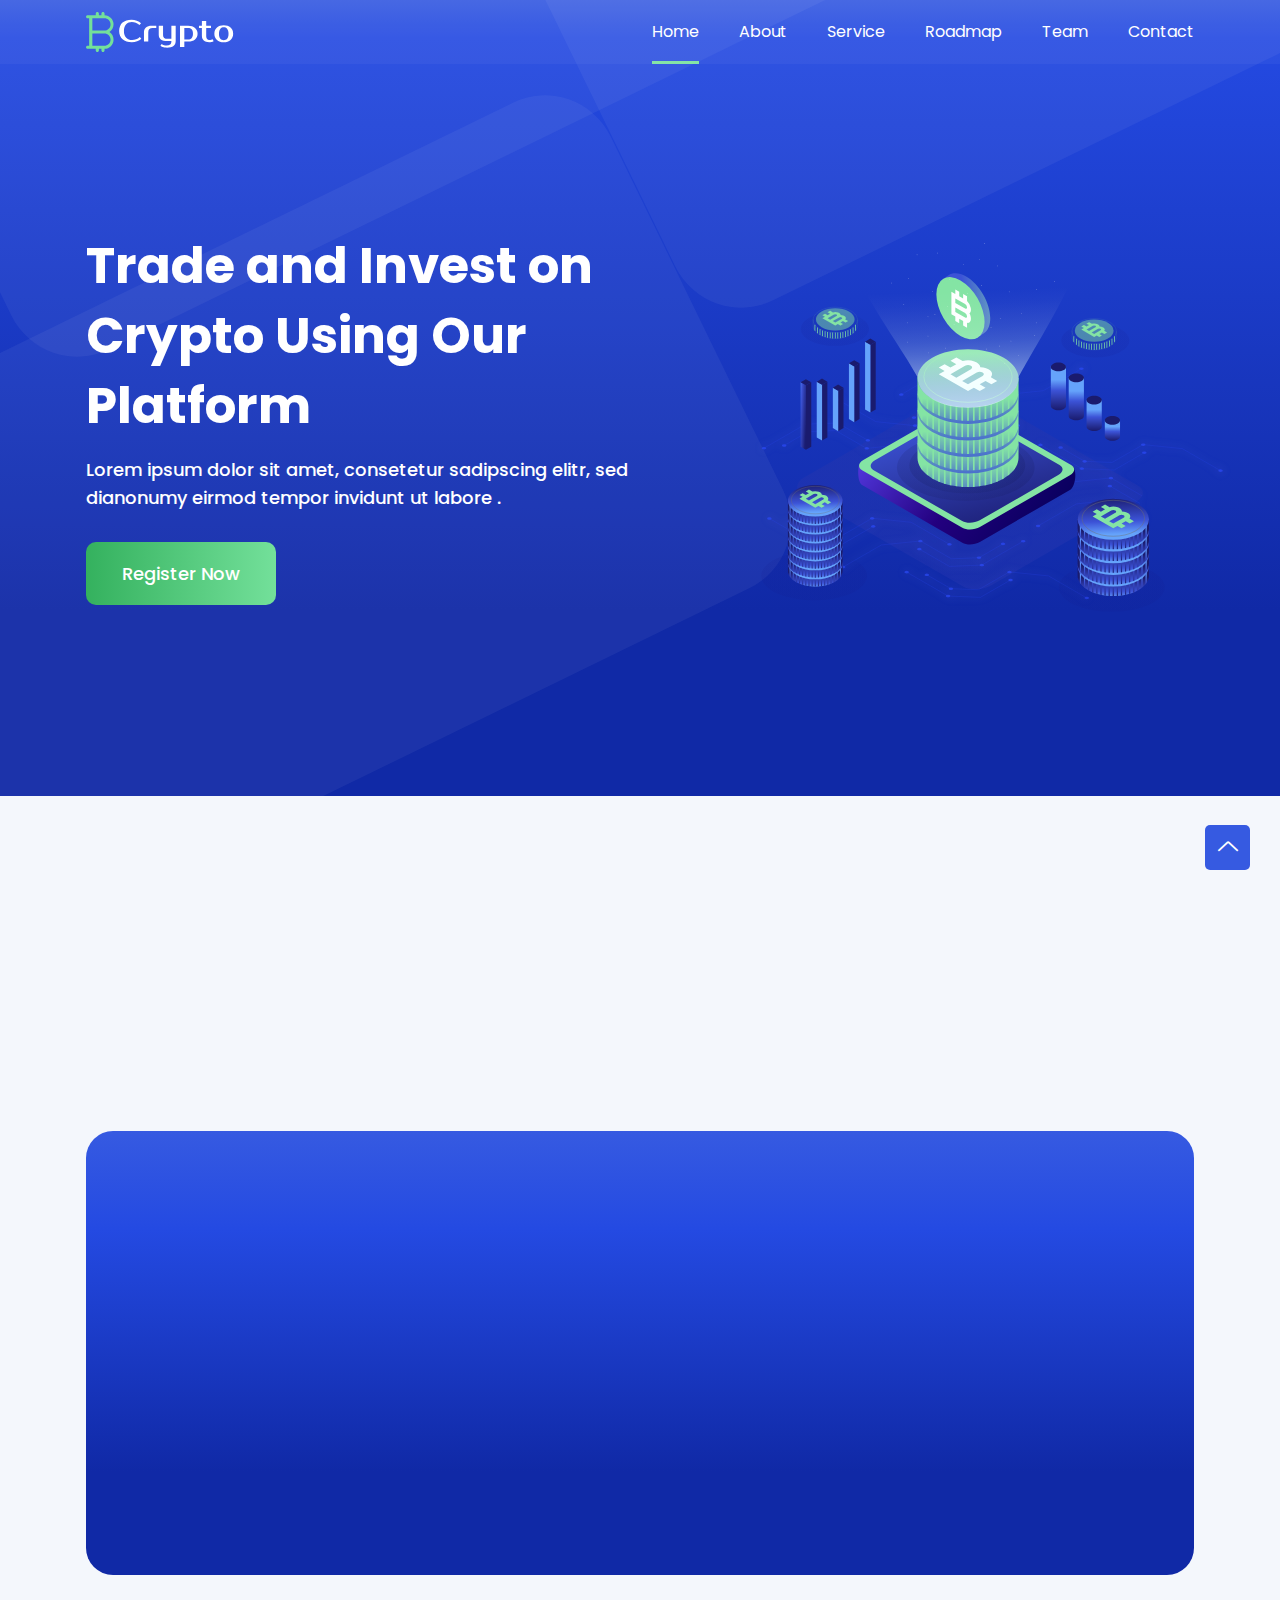
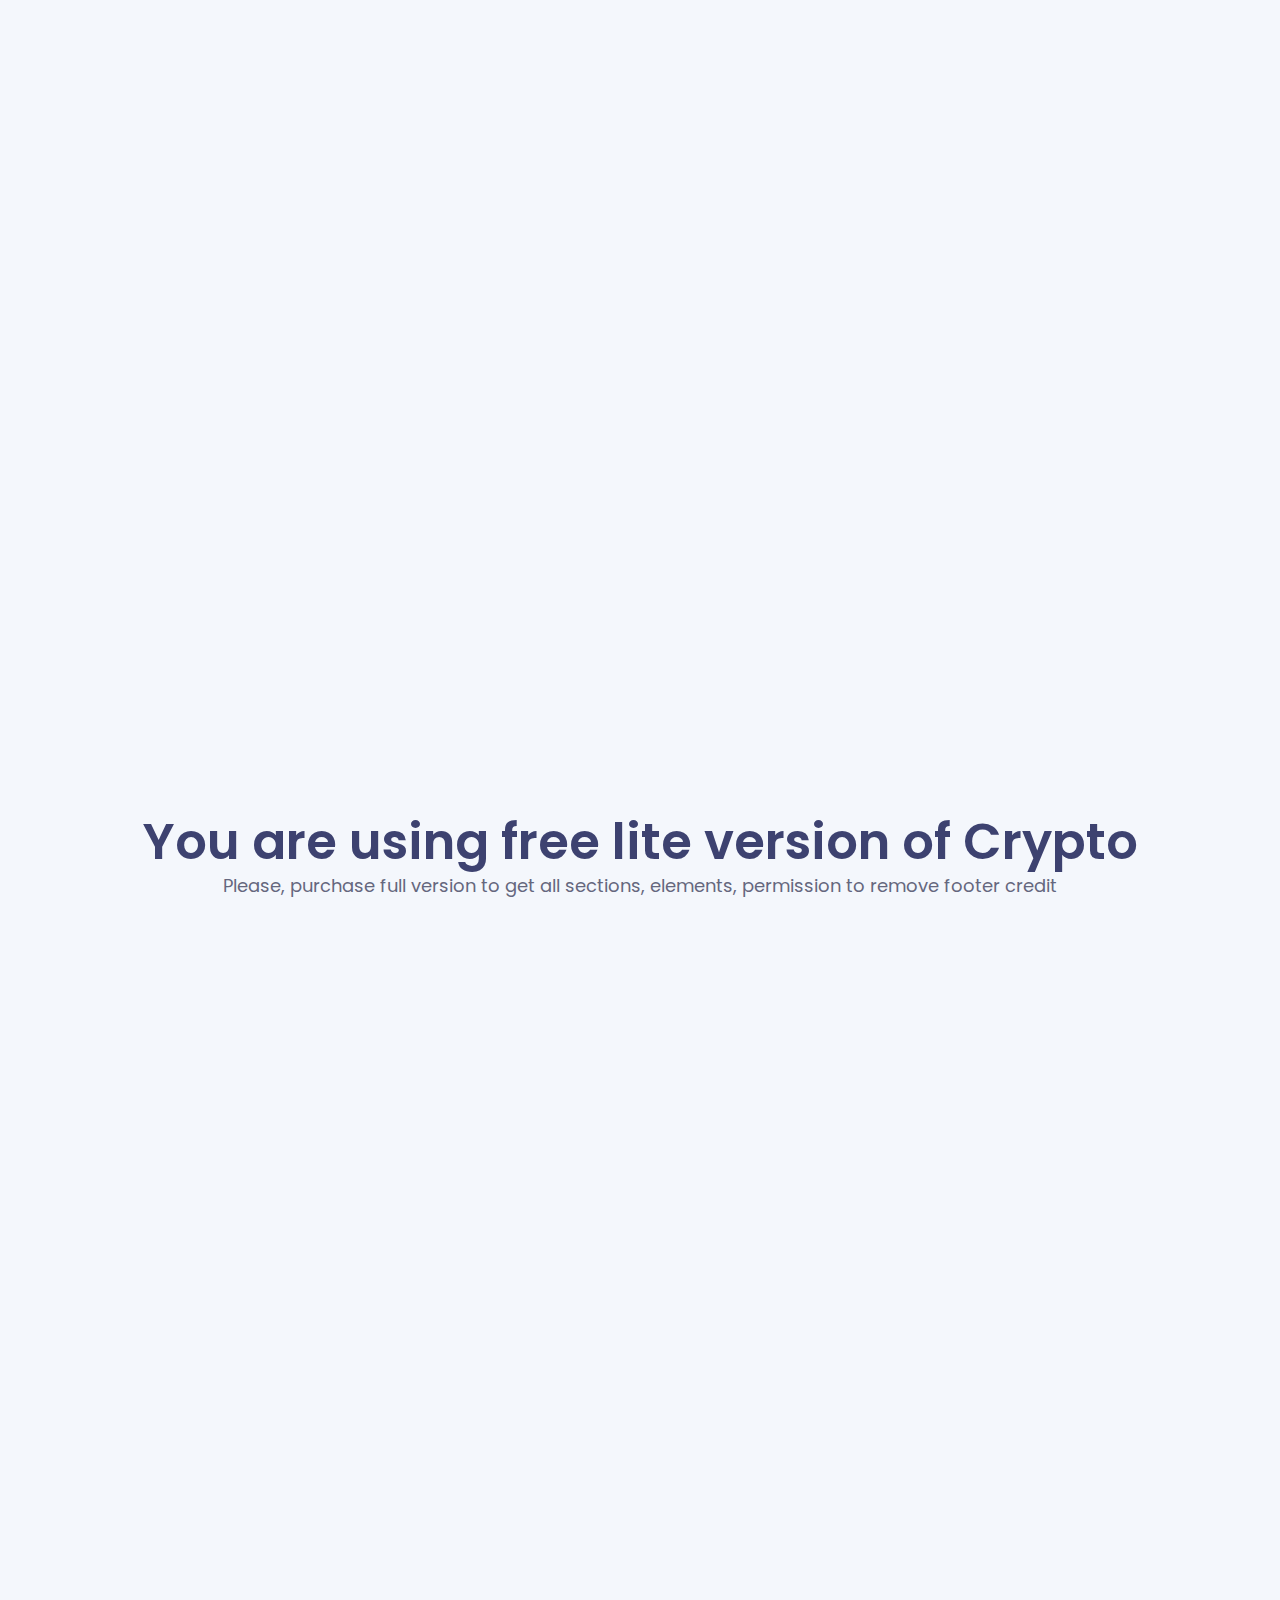
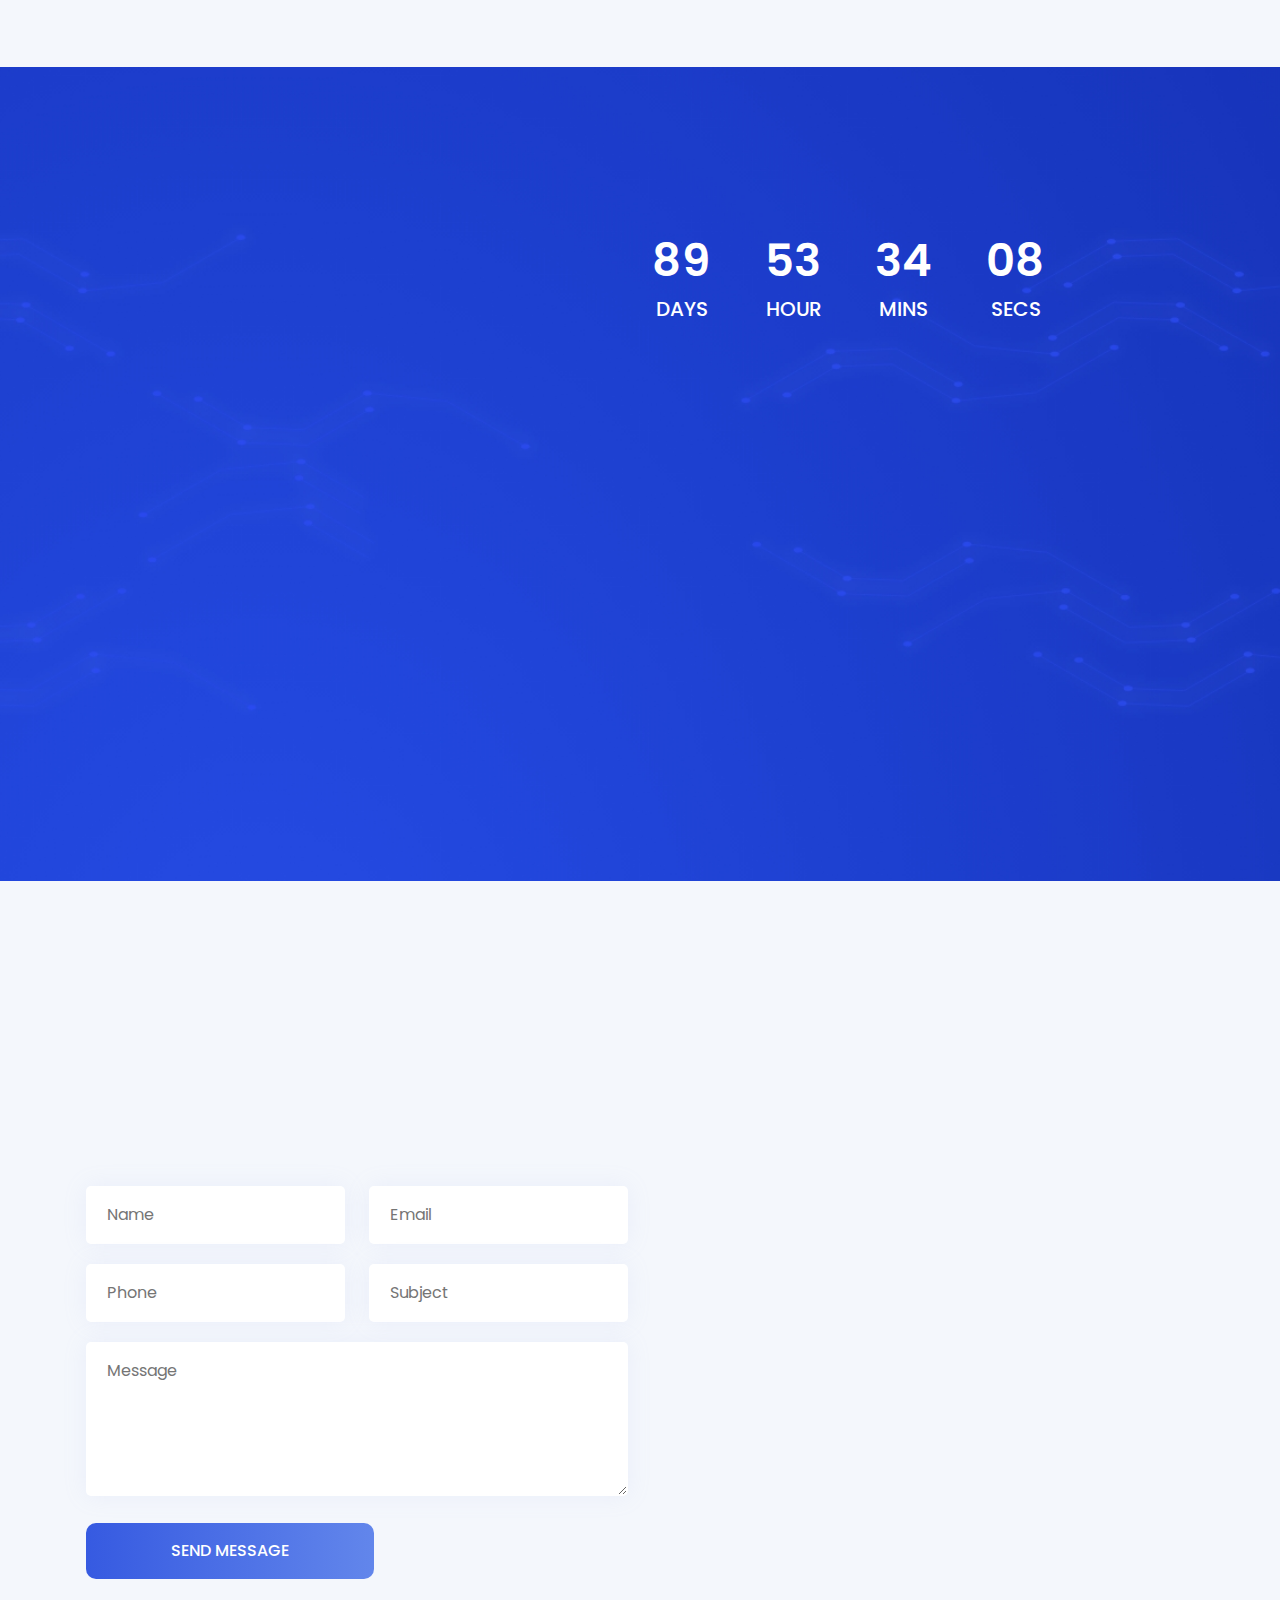
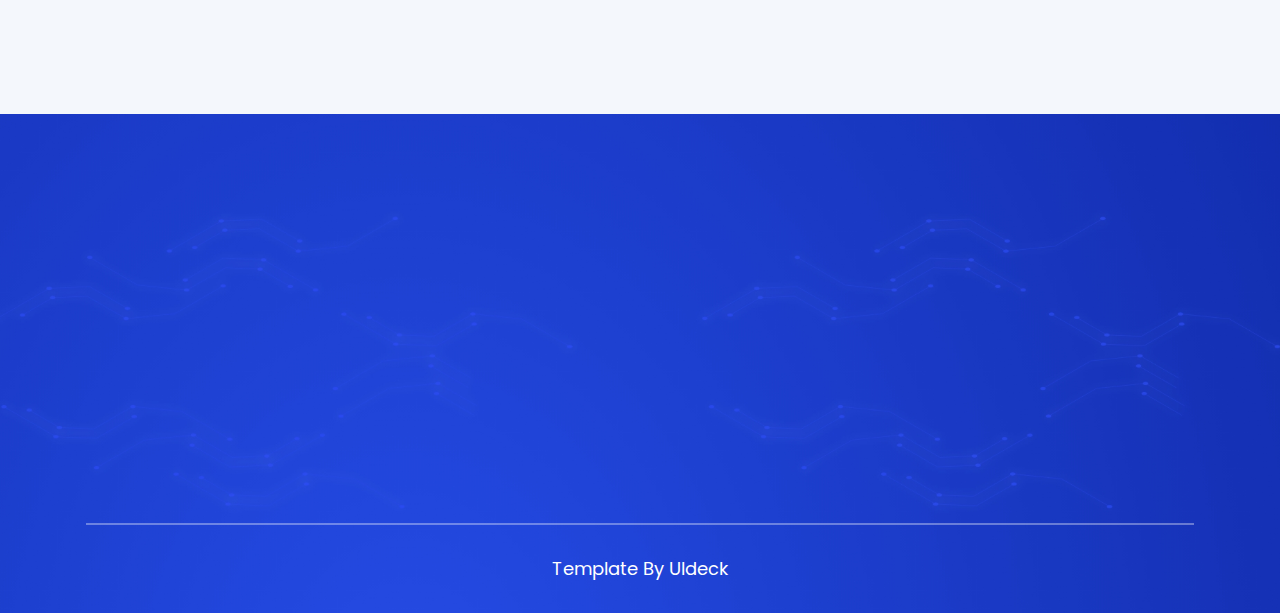
==== index.html @ a35f7c2d "limo" ====
<!doctype html>
<html class="no-js" lang="">
    <head>
        <meta charset="utf-8">
        <meta http-equiv="x-ua-compatible" content="ie=edge">
        <title>Crypto - ICO Crypto, Blockchain & Cryptocurrency Web Template</title>
        <meta name="description" content="">
        <meta name="viewport" content="width=device-width, initial-scale=1">

		<link rel="shortcut icon" type="image/x-icon" href="assets/img/favicon.png">
        <!-- Place favicon.png in the root directory -->

		<!-- ========================= CSS here ========================= -->
		<link rel="stylesheet" href="assets/css/bootstrap-5.0.0-alpha-1.min.css">
        <link rel="stylesheet" href="assets/css/LineIcons.2.0.css">
		<link rel="stylesheet" href="assets/css/animate.css">
		<link rel="stylesheet" href="assets/css/main.css">
    </head>
    <body>
        <!--[if lte IE 9]>
            <p class="browserupgrade">You are using an <strong>outdated</strong> browser. Please <a href="https://browsehappy.com/">upgrade your browser</a> to improve your experience and security.</p>
        <![endif]-->

        <!-- ========================= preloader start ========================= -->
            <div class="preloader d-none">
                <div class="loader">
                    <div class="ytp-spinner">
                        <div class="ytp-spinner-container">
                            <div class="ytp-spinner-rotator">
                                <div class="ytp-spinner-left">
                                    <div class="ytp-spinner-circle"></div>
                                </div>
                                <div class="ytp-spinner-right">
                                    <div class="ytp-spinner-circle"></div>
                                </div>
                            </div>
                        </div>
                    </div>
                </div>
            </div>
        <!-- preloader end -->

        <!-- ========================= header start ========================= -->
        <header class="header navbar-area">
            <div class="container">
                <div class="row">
                    <div class="col-lg-12">
                        <nav class="navbar navbar-expand-lg">
                            <a class="navbar-brand" href="index.html">
                                <img src="assets/img/logo.svg" alt="Logo">
                            </a>
                            <button class="navbar-toggler" type="button" data-toggle="collapse"
                                data-target="#navbarSupportedContent" aria-controls="navbarSupportedContent"
                                aria-expanded="false" aria-label="Toggle navigation">
                                <span class="toggler-icon"></span>
                                <span class="toggler-icon"></span>
                                <span class="toggler-icon"></span>
                            </button>

                            <div class="collapse navbar-collapse sub-menu-bar" id="navbarSupportedContent">
                                <ul id="nav" class="navbar-nav ml-auto">
                                    <li class="nav-item">
                                        <a class="page-scroll active" href="#home">Home</a>
                                    </li>
                                    <li class="nav-item">
                                        <a class="page-scroll" href="#about">About</a>
                                    </li>
                                    <li class="nav-item">
                                        <a class="page-scroll" href="#service">Service</a>
                                    </li>
                                    <li class="nav-item">
                                        <a class="page-scroll" href="#roadmap">Roadmap</a>
                                    </li>
                                    <li class="nav-item">
                                        <a class="page-scroll" href="#team">Team</a>
                                    </li>
                                    <li class="nav-item">
                                        <a class="page-scroll" href="#contact">Contact</a>
                                    </li>
                                </ul>
                            </div> <!-- navbar collapse -->
                        </nav> <!-- navbar -->
                    </div>
                </div> <!-- row -->
            </div> <!-- container -->
        
        </header>
        <!-- ========================= header end ========================= -->

        <!-- ========================= hero-section start ========================= -->
        <section id="home" class="hero-section">
            <div class="shapes">
                <div class="shape shape-1"></div>
                <div class="shape shape-2"></div>
                <div class="shape shape-3"></div>
            </div>
            <div class="container">
                <div class="row align-items-center">
                    <div class="col-xl-7 col-lg-7">
                        <div class="hero-content-wrapper">
                            <h1 class="text-white wow fadeInDown" data-wow-delay=".2s">Trade and Invest on Crypto Using Our Platform</h1>
                            <p class="text-white wow fadeInLeft"  data-wow-delay=".4s">Lorem ipsum dolor sit amet, consetetur sadipscing elitr, sed dianonumy eirmod tempor invidunt ut labore .</p>
                            <a href="#" class="theme-btn wow fadeInUp"  data-wow-delay=".6s">Register Now</a>
                        </div>
                    </div>
                    <div class="col-xl-5 col-lg-5">
                        <div class="hero-img">
                            <img src="assets/img/hero-img.svg" alt="" class="wow fadeInRight"  data-wow-delay=".5s">
                        </div>
                    </div>
                </div>
            </div>
        </section>
        <!-- ========================= hero-section end ========================= -->

        <!--========================= feature-section start========================= -->
        <section id="feature" class="feature-section pt-150">
            <div class="container">
                <div class="row">
                    <div class="col-xl-7 col-lg-8 mx-auto">
                        <div class="section-title text-center mb-55">
                            <h2 class="mb-20 wow fadeInUp" data-wow-delay=".2s">Our Specialities</h2>
                            <p class="wow fadeInUp" data-wow-delay=".4s">Lorem ipsum dolor sit amet, consetetur sadipscing elitr, sed dianonumy eirmod tempor invidunt ut labore .</p>
                        </div>
                    </div>
                </div>
                <div class="features-wrapper">
                    <div class="row justify-content-center">
                        <div class="col-xl-4 col-lg-4 col-md-6">
                            <div class="single-feature text-center mb-30 wow fadeInUp" data-wow-delay=".2s">
                                <div class="feature-img mb-20">
                                    <img src="assets/img/feature-1.svg" alt="">
                                </div>
                                <div class="feature-content">
                                    <h5>Buy Your Crypto</h5>
                                    <p>Lorem ipsum dolor sit amet, consetetur sadipscing elitr, sed dianonumy eirmod tempor invidunt ut labore .</p>
                                </div>
                            </div>
                        </div>
                        <div class="col-xl-4 col-lg-4 col-md-6">
                            <div class="single-feature text-center mb-30 wow fadeInUp" data-wow-delay=".4s">
                                <div class="feature-img mb-25">
                                    <img src="assets/img/feature-2.svg" alt="">
                                </div>
                                <div class="feature-content">
                                    <h5>Sell Instantly</h5>
                                    <p>Lorem ipsum dolor sit amet, consetetur sadipscing elitr, sed dianonumy eirmod tempor invidunt ut labore .</p>
                                </div>
                            </div>
                        </div>
                        <div class="col-xl-4 col-lg-4 col-md-6">
                            <div class="single-feature text-center mb-30 wow fadeInUp" data-wow-delay=".6s">
                                <div class="feature-img mb-20">
                                    <img src="assets/img/feature-3.svg" alt="">
                                </div>
                                <div class="feature-content">
                                    <h5>Invest for Longterm</h5>
                                    <p>Lorem ipsum dolor sit amet, consetetur sadipscing elitr, sed dianonumy eirmod tempor invidunt ut labore .</p>
                                </div>
                            </div>
                        </div>
                    </div>
                </div>
            </div>
        </section>
        <!--========================= feature-section end========================= -->

        <!-- ========================= about-section start ========================= -->
        <section id="about" class="about-section pt-150 pb-20">
            <div class="container">
                <div class="row align-items-center">
                    <div class="col-xl-6 col-lg-6">
                        <div class="about-img mb-30">
                            <img src="assets/img/about-img.svg" alt="image" class=" wow fadeInLeft" data-wow-delay=".4s">
                        </div>
                    </div>
                    <div class="col-xl-6 col-lg-6">
                        <div class="about-content mb-30">
                            <div class="section-title mb-40">
                                <h2 class="wow fadeInUp" data-wow-delay=".2s">About Us</h2>
                            </div>
                            <p class="mb-15 wow fadeInUp" data-wow-delay=".4s">Lorem ipsum dolor sit amet, consetetur sadipscing elitr, sed dianonumy eirmod tempor invidunt ut labore. Lorem ipsum dolor sit amet, consetetur sadipscing elitr, sed dianonumy eirmod tempor invidunt ut labore. Lorem ipsum dolor sit amet, consetetur sadipscing elitr, sed dianonumy eirmod tempor invidunt ut labore.</p>
                            <p class="mb-35 wow fadeInUp" data-wow-delay=".6s">Lorem ipsum dolor sit amet, consetetur sadipscing elitr, sed dianonumy eirmod tempor invidunt ut labore. Lorem ipsum dolor sit amet, consetetur sadipscing elitr, sed dianonumy eirmod tempor invidunt ut labore.</p>
                            <a href="#" class="theme-btn theme-btn-2 wow fadeInRight" data-wow-delay=".8s">Learn More</a>
                        </div>
                    </div>
                </div>
            </div>
        </section>
        <!-- ========================= about-section end ========================= -->

        <!-- ========================= service-section start ========================= -->
        <section id="service" class="service-section pt-150 pb-120">
            <div class="container text-center">
            <h1>You are using free lite version of Crypto</h1>
            <p>Please, purchase full version to get all sections, elements, permission to remove footer credit</p></br>
            <a href="https://rebrand.ly/ud-crypto" rel="nofollow" target="_blank" class="theme-btn wow fadeInUp" data-wow-delay=".6s">Purchase Now</a>
            </div>
        </section>
        <!-- ========================= service-section end ========================= -->

        <!-- ========================= roadmap-section start ========================= -->
        <section id="roadmap" class="roadmap-section pt-100 pb-70 img-bg">

        </section>
        <!-- ========================= roadmap-section end ========================= -->

        <!-- ========================= grows-section start ========================= -->
        <section class="grows-section pt-150">

        </section>
        <!-- ========================= grows-section end ========================= -->

        <!-- ========================= team-section start ========================= -->
        <section id="team" class="team-section pt-120 pb-120">

        </section>
        <!-- ========================= team-section end ========================= -->

        <!-- ========================= countdown-section start ========================= -->
        <section class="countdown-section pt-70 pb-70 img-bg" style="background-image: url(assets/img/common-bg.jpg)">
            <div class="container">
                <div class="row align-items-center">
                    <div class="col-xl-6 col-lg-6">
                        <div class="countdown-img">
                            <img src="assets/img/countdown-img.svg" alt="" class=" wow fadeInLeft" data-wow-delay=".4s">
                        </div>
                    </div>
                    <div class="col-xl-6 col-lg-6">
                        <div class="countdown-content-wrapper">
                            <div class="countdown">
                                <ul id="countdown-example">
                                    <li><span class="days">89</span>
                                        <p class="days_text">DAYS</p>
                                    </li>
                                    <li><span class="hours">53</span>
                                        <p class="hours_text">HOUR</p>
                                    </li>
                                    <li><span class="minutes">34</span>
                                        <p class="minutes_text">MINS</p>
                                    </li>
                                    <li><span class="seconds">08</span>
                                        <p class="seconds_text">SECS</p>
                                    </li>
                                </ul>
                            </div>
                            <div class="countdown-content">
                                <h2 class="text-white mb-35  wow fadeInUp" data-wow-delay=".2s">Smart and Secure Way
                                to Invest in Crypto</h2>
                                <p class="text-white mb-30 wow fadeInUp" data-wow-delay=".4s">Lorem ipsum dolor sit amet, consetetur sadipscing elitr, sed dianonumy eirmod tempor invidunt. Lorem ipsum dolor sit amet, consetetur sadipscing elitr, sed dianonumy eirmod tempor invidunt ut labore.</p>
                                <a href="#" class="theme-btn wow fadeInUp" data-wow-delay=".6s">Buy Token Now</a>
                            </div>
                        </div>
                    </div>
                </div>
            </div>
        </section>
        <!-- ========================= countdown-section end ========================= -->

        <!-- ========================= contact-section start ========================= -->
        <section id="contact" class="contact-section pt-120 pb-105">
            <div class="container">
                <div class="row align-items-end">
                    <div class="col-xl-6 col-lg-7">
                        <div class="contact-wrapper mb-30">
                            <h2 class="mb-20 wow fadeInDown" data-wow-delay=".2s">Cotact With Us</h2>
                            <p class="mb-55 wow fadeInUp" data-wow-delay=".4s">Lorem ipsum dolor sit amet, consetetur sadipscing elitr, sed dianonumy eirmod tempor invidunt.</p>
                            <form action="assets/mail.php" method="POST" id="contact-form" class="contact-form">
                                <div class="row">
                                    <div class="col-lg-6 col-md-6">
                                        <input type="text" id="name" name="name" placeholder="Name">
                                    </div>
                                    <div class="col-lg-6 col-md-6">
                                        <input type="email" id="email" name="email" placeholder="Email">
                                    </div>
                                    <div class="col-lg-6 col-md-6">
                                        <input type="text" id="phone" name="phone" placeholder="Phone">
                                    </div>
                                    <div class="col-lg-6 col-md-6">
                                        <input type="text" id="subject" name="subject" placeholder="Subject">
                                    </div>
                                    <div class="col-lg-12">
                                        <textarea name="message" id="message" rows="5" placeholder="Message"></textarea>
                                    </div>
                                </div>                                
                                <button type="submit" class="theme-btn theme-btn-2">SEND MESSAGE</button>
                            </form>
                        </div>
                    </div>
                    <div class="col-xl-6 col-lg-5">
                        <div class="contact-map mb-30">
                            <div class="map-canvas">
                                <iframe class="map" id="gmap_canvas"
                                    src="https://maps.google.com/maps?q=Mission%20District%2C%20San%20Francisco%2C%20CA%2C%20USA&amp;t=&amp;z=13&amp;ie=UTF8&amp;iwloc=&amp;output=embed"
                                    frameborder="0" scrolling="no" marginheight="0" marginwidth="0"></iframe>
                            </div>
                        </div>
                    </div>
                </div>
            </div>
        </section>
        <!-- ========================= contact-section end ========================= -->

        <!-- ========================= footer start ========================= -->
        <footer class="footer pt-100 img-bg" style="background-image: url(assets/img/common-bg.jpg)">
            <div class="container">
                <div class="row">
                    <div class="col-xl-4 col-lg-4 col-md-6">
                        <div class="footer-widget mb-60 wow fadeInLeft" data-wow-delay=".2s">
                            <a href="index.html" class="logo mb-40"><img src="assets/img/logo.svg" alt=""></a>
                            <p class="mb-30">Lorem ipsum dolor sit amet, consetetur sadipscing elitr, sed dianonumy eirmod tempor invidunt ut labore.</p>
                            <div class="footer-social-links">
                                <ul>
                                    <li><a href="#"><i class="lni lni-facebook-filled"></i></a></li>
                                    <li><a href="#"><i class="lni lni-twitter-filled"></i></a></li>
                                    <li><a href="#"><i class="lni lni-linkedin-original"></i></a></li>
                                    <li><a href="#"><i class="lni lni-instagram-original"></i></a></li>
                                </ul>
                            </div>
                        </div>
                    </div>
                    <div class="col-xl-2 col-lg-2 col-md-6">
                        <div class="footer-widget mb-60 wow fadeInUp" data-wow-delay=".4s">
                            <h4>Company</h4>
                            <ul class="footer-links">
                                <li>
                                    <a href="javascript:void(0)">Home</a>
                                </li>
                                <li>
                                    <a href="javascript:void(0)">About</a>
                                </li>
                                <li>
                                    <a href="javascript:void(0)">Service</a>
                                </li>
                                <li>
                                    <a href="javascript:void(0)">Team</a>
                                </li>
                                <li>
                                    <a href="javascript:void(0)">Contact</a>
                                </li>
                            </ul>
                        </div>
                    </div>
                    <div class="col-xl-3 col-lg-3 col-md-6">
                        <div class="footer-widget mb-60 wow fadeInUp" data-wow-delay=".6s">
                            <h4>Resource</h4>
                            <ul class="footer-links">
                                <li>
                                    <a href="javascript:void(0)">Documentation</a>
                                </li>
                                <li>
                                    <a href="javascript:void(0)">IOS & Android Apps</a>
                                </li>
                                <li>
                                    <a href="javascript:void(0)">Privacy Policy</a>
                                </li>
                                <li>
                                    <a href="javascript:void(0)">Support Forum</a>
                                </li>
                                <li>
                                    <a href="javascript:void(0)">Terms Conditions</a>
                                </li>
                            </ul>
                        </div>
                    </div>
                    <div class="col-xl-3 col-lg-3 col-md-6">
                        <div class="footer-widget mb-60 wow fadeInRight" data-wow-delay=".8s">
                            <h4>Resource</h4>
                            <ul>
                                <li class="mb-30">
                                    <p>Company No: C5B345 <br>
                                        CSINE GROUP LTD.</p>
                                </li>
                                <li>
                                    <p>Address: M-321 Volunt Ave, <br> Staten Islandm, NY 201526</p>
                                </li>
                            </ul>
                        </div>
                    </div>
                </div>
                <div class="copyright-area">
                    <p class="mb-0 text-white text-center">Template By <a href="https://uideck.com" rel="nofollow" target="_blank">UIdeck</a></p>
                </div>
            </div>
        </footer>
        <!-- ========================= footer end ========================= -->


        <!-- ========================= scroll-top ========================= -->
        <a href="#" class="scroll-top">
            <i class="lni lni-chevron-up"></i>
        </a>
        
		<!-- ========================= JS here ========================= -->
		<script src="assets/js/bootstrap.bundle-5.0.0.alpha-1-min.js"></script>
        <script src="assets/js/contact-form.js"></script>
        <script src="assets/js/wow.min.js"></script>
		<script src="assets/js/main.js"></script>
    </body>
</html>
---- assets/css/main.css ----
/*===========================
    01.COMMON css 
===========================*/
@import url("https://fonts.googleapis.com/css?family=Poppins:300,400,500,600,700&display=swap");
html {
  scroll-behavior: smooth;
}

body {
  font-family: "Poppins", sans-serif;
  font-weight: normal;
  font-style: normal;
  color: #65677E;
  overflow-x: hidden;
  background: #F4F7FC;
}

* {
  margin: 0;
  padding: 0;
  box-sizing: border-box;
}

a:focus,
input:focus,
textarea:focus,
button:focus,
.btn:focus,
.btn.focus,
.btn:not(:disabled):not(.disabled).active,
.btn:not(:disabled):not(.disabled):active {
  text-decoration: none;
  outline: none;
  box-shadow: none;
}

a:hover {
  transition: all 0.3s ease-out 0s;
  color: #365ae1;
}

a,
a:focus,
a:hover {
  text-decoration: none;
}

i,
span,
a {
  display: inline-block;
}

audio,
canvas,
iframe,
img,
svg,
video {
  vertical-align: middle;
}

h1,
h2,
h3,
h4,
h5,
h6 {
  font-weight: 600;
  color: #3D4270;
  margin: 0px;
}

h1 a,
h2 a,
h3 a,
h4 a,
h5 a,
h6 a {
  color: inherit;
}

h1 {
  font-size: 50px;
}

h2 {
  font-size: 45px;
}

@media (max-width: 767px) {
  h2 {
    font-size: 36px;
  }
}

@media only screen and (min-width: 480px) and (max-width: 767px) {
  h2 {
    font-size: 40px;
  }
}

h3 {
  font-size: 28px;
}

h4 {
  font-size: 24px;
}

h5 {
  font-size: 20px;
}

h6 {
  font-size: 16px;
}

ul, ol {
  margin: 0px;
  padding: 0px;
  list-style-type: none;
}

p {
  font-size: 18px;
  font-weight: 400;
  line-height: 28px;
  color: #65677E;
  margin: 0px;
}

.img-bg {
  background-position: center center;
  background-size: cover;
  background-repeat: no-repeat;
  width: 100%;
  height: 100%;
}

/*===== All Button Style =====*/
.theme-btn {
  display: inline-block;
  font-weight: 500;
  text-align: center;
  white-space: nowrap;
  vertical-align: middle;
  user-select: none;
  padding: 18px 36px;
  font-size: 18px;
  border-radius: 10px;
  color: #fff;
  cursor: pointer;
  z-index: 5;
  transition: all .4s ease-in-out;
  border: none;
  background: linear-gradient(to right, #34b15e 0%, #73e09a 50%, #34b15e 100%);
  background-size: 200% auto;
  overflow: hidden;
}

.theme-btn:hover, .theme-btn:focus {
  background-position: right center;
  color: #fff;
}

.theme-btn-2 {
  background-image: linear-gradient(to right, #365ae1 0%, #6286eb 50%, #365ae1 100%);
}

.theme-btn-2:focus, .theme-btn-2:hover {
  background-position: right center;
}

.scroll-top {
  width: 45px;
  height: 45px;
  background: #365ae1;
  text-align: center;
  line-height: 45px;
  font-size: 20px;
  color: #fff;
  border-radius: 5px;
  position: fixed;
  bottom: 30px;
  right: 30px;
  z-index: 9;
  cursor: pointer;
  transition: all 0.3s ease-out 0s;
}

.scroll-top:hover {
  background: rgba(54, 90, 225, 0.8);
  color: #fff;
}

@keyframes animation1 {
  0% {
    transform: translateY(30px);
  }
  50% {
    transform: translateY(-30px);
  }
  100% {
    transform: translateY(30px);
  }
}

/*===== All Section Title Style =====*/
.section-title span {
  font-size: 20px;
  font-weight: 500;
  display: block;
  color: #3A424E;
  margin-bottom: 12px;
}

/*===== All Slick Slide Outline Style =====*/
.slick-slide {
  outline: 0;
}

/*===== All Preloader Style =====*/
.preloader {
  /* Body Overlay */
  position: fixed;
  top: 0;
  left: 0;
  display: table;
  height: 100%;
  width: 100%;
  /* Change Background Color */
  background: #fff;
  z-index: 99999;
}

.preloader .loader {
  display: table-cell;
  vertical-align: middle;
  text-align: center;
}

.preloader .loader .ytp-spinner {
  position: absolute;
  left: 50%;
  top: 50%;
  width: 64px;
  margin-left: -32px;
  z-index: 18;
  pointer-events: none;
}

.preloader .loader .ytp-spinner .ytp-spinner-container {
  pointer-events: none;
  position: absolute;
  width: 100%;
  padding-bottom: 100%;
  top: 50%;
  left: 50%;
  margin-top: -50%;
  margin-left: -50%;
  animation: ytp-spinner-linspin 1568.2353ms linear infinite;
}

.preloader .loader .ytp-spinner .ytp-spinner-container .ytp-spinner-rotator {
  position: absolute;
  width: 100%;
  height: 100%;
  animation: ytp-spinner-easespin 5332ms cubic-bezier(0.4, 0, 0.2, 1) infinite both;
}

.preloader .loader .ytp-spinner .ytp-spinner-container .ytp-spinner-rotator .ytp-spinner-left {
  position: absolute;
  top: 0;
  left: 0;
  bottom: 0;
  overflow: hidden;
  right: 50%;
}

.preloader .loader .ytp-spinner .ytp-spinner-container .ytp-spinner-rotator .ytp-spinner-right {
  position: absolute;
  top: 0;
  right: 0;
  bottom: 0;
  overflow: hidden;
  left: 50%;
}

.preloader .loader .ytp-spinner-circle {
  box-sizing: border-box;
  position: absolute;
  width: 200%;
  height: 100%;
  border-style: solid;
  /* Spinner Color */
  border-color: #365ae1 #365ae1 #ddd;
  border-radius: 50%;
  border-width: 6px;
}

.preloader .loader .ytp-spinner-left .ytp-spinner-circle {
  left: 0;
  right: -100%;
  border-right-color: #ddd;
  animation: ytp-spinner-left-spin 1333ms cubic-bezier(0.4, 0, 0.2, 1) infinite both;
}

.preloader .loader .ytp-spinner-right .ytp-spinner-circle {
  left: -100%;
  right: 0;
  border-left-color: #ddd;
  animation: ytp-right-spin 1333ms cubic-bezier(0.4, 0, 0.2, 1) infinite both;
}

/* Preloader Animations */

@keyframes ytp-spinner-linspin {
  to {
    transform: rotate(360deg);
  }
}

@keyframes ytp-spinner-easespin {
  12.5% {
    transform: rotate(135deg);
  }
  25% {
    transform: rotate(270deg);
  }
  37.5% {
    transform: rotate(405deg);
  }
  50% {
    transform: rotate(540deg);
  }
  62.5% {
    transform: rotate(675deg);
  }
  75% {
    transform: rotate(810deg);
  }
  87.5% {
    transform: rotate(945deg);
  }
  to {
    transform: rotate(1080deg);
  }
}

@keyframes ytp-spinner-left-spin {
  0% {
    transform: rotate(130deg);
  }
  50% {
    transform: rotate(-5deg);
  }
  to {
    transform: rotate(130deg);
  }
}

@keyframes ytp-right-spin {
  0% {
    transform: rotate(-130deg);
  }
  50% {
    transform: rotate(5deg);
  }
  to {
    transform: rotate(-130deg);
  }
}

.mt-5 {
  margin-top: 5px;
}

.mt-10 {
  margin-top: 10px;
}

.mt-15 {
  margin-top: 15px;
}

.mt-20 {
  margin-top: 20px;
}

.mt-25 {
  margin-top: 25px;
}

.mt-30 {
  margin-top: 30px;
}

.mt-35 {
  margin-top: 35px;
}

.mt-40 {
  margin-top: 40px;
}

.mt-45 {
  margin-top: 45px;
}

.mt-50 {
  margin-top: 50px;
}

.mt-55 {
  margin-top: 55px;
}

.mt-60 {
  margin-top: 60px;
}

.mt-65 {
  margin-top: 65px;
}

.mt-70 {
  margin-top: 70px;
}

.mt-75 {
  margin-top: 75px;
}

.mt-80 {
  margin-top: 80px;
}

.mt-85 {
  margin-top: 85px;
}

.mt-90 {
  margin-top: 90px;
}

.mt-95 {
  margin-top: 95px;
}

.mt-100 {
  margin-top: 100px;
}

.mt-105 {
  margin-top: 105px;
}

.mt-110 {
  margin-top: 110px;
}

.mt-115 {
  margin-top: 115px;
}

.mt-120 {
  margin-top: 120px;
}

.mt-125 {
  margin-top: 125px;
}

.mt-130 {
  margin-top: 130px;
}

.mt-135 {
  margin-top: 135px;
}

.mt-140 {
  margin-top: 140px;
}

.mt-145 {
  margin-top: 145px;
}

.mt-150 {
  margin-top: 150px;
}

.mt-155 {
  margin-top: 155px;
}

.mt-160 {
  margin-top: 160px;
}

.mt-165 {
  margin-top: 165px;
}

.mt-170 {
  margin-top: 170px;
}

.mt-175 {
  margin-top: 175px;
}

.mt-180 {
  margin-top: 180px;
}

.mt-185 {
  margin-top: 185px;
}

.mt-190 {
  margin-top: 190px;
}

.mt-195 {
  margin-top: 195px;
}

.mt-200 {
  margin-top: 200px;
}

.mt-205 {
  margin-top: 205px;
}

.mt-210 {
  margin-top: 210px;
}

.mt-215 {
  margin-top: 215px;
}

.mt-220 {
  margin-top: 220px;
}

.mt-225 {
  margin-top: 225px;
}

.mb-5 {
  margin-bottom: 5px;
}

.mb-10 {
  margin-bottom: 10px;
}

.mb-15 {
  margin-bottom: 15px;
}

.mb-20 {
  margin-bottom: 20px;
}

.mb-25 {
  margin-bottom: 25px;
}

.mb-30 {
  margin-bottom: 30px;
}

.mb-35 {
  margin-bottom: 35px;
}

.mb-40 {
  margin-bottom: 40px;
}

.mb-45 {
  margin-bottom: 45px;
}

.mb-50 {
  margin-bottom: 50px;
}

.mb-55 {
  margin-bottom: 55px;
}

.mb-60 {
  margin-bottom: 60px;
}

.mb-65 {
  margin-bottom: 65px;
}

.mb-70 {
  margin-bottom: 70px;
}

.mb-75 {
  margin-bottom: 75px;
}

.mb-80 {
  margin-bottom: 80px;
}

.mb-85 {
  margin-bottom: 85px;
}

.mb-90 {
  margin-bottom: 90px;
}

.mb-95 {
  margin-bottom: 95px;
}

.mb-100 {
  margin-bottom: 100px;
}

.mb-105 {
  margin-bottom: 105px;
}

.mb-110 {
  margin-bottom: 110px;
}

.mb-115 {
  margin-bottom: 115px;
}

.mb-120 {
  margin-bottom: 120px;
}

.mb-125 {
  margin-bottom: 125px;
}

.mb-130 {
  margin-bottom: 130px;
}

.mb-135 {
  margin-bottom: 135px;
}

.mb-140 {
  margin-bottom: 140px;
}

.mb-145 {
  margin-bottom: 145px;
}

.mb-150 {
  margin-bottom: 150px;
}

.mb-155 {
  margin-bottom: 155px;
}

.mb-160 {
  margin-bottom: 160px;
}

.mb-165 {
  margin-bottom: 165px;
}

.mb-170 {
  margin-bottom: 170px;
}

.mb-175 {
  margin-bottom: 175px;
}

.mb-180 {
  margin-bottom: 180px;
}

.mb-185 {
  margin-bottom: 185px;
}

.mb-190 {
  margin-bottom: 190px;
}

.mb-195 {
  margin-bottom: 195px;
}

.mb-200 {
  margin-bottom: 200px;
}

.mb-205 {
  margin-bottom: 205px;
}

.mb-210 {
  margin-bottom: 210px;
}

.mb-215 {
  margin-bottom: 215px;
}

.mb-220 {
  margin-bottom: 220px;
}

.mb-225 {
  margin-bottom: 225px;
}

.pt-5 {
  padding-top: 5px;
}

.pt-10 {
  padding-top: 10px;
}

.pt-15 {
  padding-top: 15px;
}

.pt-20 {
  padding-top: 20px;
}

.pt-25 {
  padding-top: 25px;
}

.pt-30 {
  padding-top: 30px;
}

.pt-35 {
  padding-top: 35px;
}

.pt-40 {
  padding-top: 40px;
}

.pt-45 {
  padding-top: 45px;
}

.pt-50 {
  padding-top: 50px;
}

.pt-55 {
  padding-top: 55px;
}

.pt-60 {
  padding-top: 60px;
}

.pt-65 {
  padding-top: 65px;
}

.pt-70 {
  padding-top: 70px;
}

.pt-75 {
  padding-top: 75px;
}

.pt-80 {
  padding-top: 80px;
}

.pt-85 {
  padding-top: 85px;
}

.pt-90 {
  padding-top: 90px;
}

.pt-95 {
  padding-top: 95px;
}

.pt-100 {
  padding-top: 100px;
}

.pt-105 {
  padding-top: 105px;
}

.pt-110 {
  padding-top: 110px;
}

.pt-115 {
  padding-top: 115px;
}

.pt-120 {
  padding-top: 120px;
}

.pt-125 {
  padding-top: 125px;
}

.pt-130 {
  padding-top: 130px;
}

.pt-135 {
  padding-top: 135px;
}

.pt-140 {
  padding-top: 140px;
}

.pt-145 {
  padding-top: 145px;
}

.pt-150 {
  padding-top: 150px;
}

.pt-155 {
  padding-top: 155px;
}

.pt-160 {
  padding-top: 160px;
}

.pt-165 {
  padding-top: 165px;
}

.pt-170 {
  padding-top: 170px;
}

.pt-175 {
  padding-top: 175px;
}

.pt-180 {
  padding-top: 180px;
}

.pt-185 {
  padding-top: 185px;
}

.pt-190 {
  padding-top: 190px;
}

.pt-195 {
  padding-top: 195px;
}

.pt-200 {
  padding-top: 200px;
}

.pt-205 {
  padding-top: 205px;
}

.pt-210 {
  padding-top: 210px;
}

.pt-215 {
  padding-top: 215px;
}

.pt-220 {
  padding-top: 220px;
}

.pt-225 {
  padding-top: 225px;
}

.pb-5 {
  padding-bottom: 5px;
}

.pb-10 {
  padding-bottom: 10px;
}

.pb-15 {
  padding-bottom: 15px;
}

.pb-20 {
  padding-bottom: 20px;
}

.pb-25 {
  padding-bottom: 25px;
}

.pb-30 {
  padding-bottom: 30px;
}

.pb-35 {
  padding-bottom: 35px;
}

.pb-40 {
  padding-bottom: 40px;
}

.pb-45 {
  padding-bottom: 45px;
}

.pb-50 {
  padding-bottom: 50px;
}

.pb-55 {
  padding-bottom: 55px;
}

.pb-60 {
  padding-bottom: 60px;
}

.pb-65 {
  padding-bottom: 65px;
}

.pb-70 {
  padding-bottom: 70px;
}

.pb-75 {
  padding-bottom: 75px;
}

.pb-80 {
  padding-bottom: 80px;
}

.pb-85 {
  padding-bottom: 85px;
}

.pb-90 {
  padding-bottom: 90px;
}

.pb-95 {
  padding-bottom: 95px;
}

.pb-100 {
  padding-bottom: 100px;
}

.pb-105 {
  padding-bottom: 105px;
}

.pb-110 {
  padding-bottom: 110px;
}

.pb-115 {
  padding-bottom: 115px;
}

.pb-120 {
  padding-bottom: 120px;
}

.pb-125 {
  padding-bottom: 125px;
}

.pb-130 {
  padding-bottom: 130px;
}

.pb-135 {
  padding-bottom: 135px;
}

.pb-140 {
  padding-bottom: 140px;
}

.pb-145 {
  padding-bottom: 145px;
}

.pb-150 {
  padding-bottom: 150px;
}

.pb-155 {
  padding-bottom: 155px;
}

.pb-160 {
  padding-bottom: 160px;
}

.pb-165 {
  padding-bottom: 165px;
}

.pb-170 {
  padding-bottom: 170px;
}

.pb-175 {
  padding-bottom: 175px;
}

.pb-180 {
  padding-bottom: 180px;
}

.pb-185 {
  padding-bottom: 185px;
}

.pb-190 {
  padding-bottom: 190px;
}

.pb-195 {
  padding-bottom: 195px;
}

.pb-200 {
  padding-bottom: 200px;
}

.pb-205 {
  padding-bottom: 205px;
}

.pb-210 {
  padding-bottom: 210px;
}

.pb-215 {
  padding-bottom: 215px;
}

.pb-220 {
  padding-bottom: 220px;
}

.pb-225 {
  padding-bottom: 225px;
}

/*===========================
    02.HEADER css 
===========================*/
/*===== NAVBAR =====*/
.navbar-area {
  position: absolute;
  top: 0;
  left: 0;
  width: 100%;
  z-index: 99;
  transition: all 0.3s ease-out 0s;
  background: rgba(255, 255, 255, 0.04);
}

.sticky {
  position: fixed;
  z-index: 99;
  background: #365ae1;
  box-shadow: 0px 20px 50px 0px rgba(0, 0, 0, 0.05);
  transition: all 0.3s ease-out 0s;
}

.navbar {
  padding: 0;
  border-radius: 5px;
  position: relative;
  transition: all 0.3s ease-out 0s;
}

@media only screen and (min-width: 768px) and (max-width: 991px) {
  .navbar {
    padding: 20px 0;
  }
}

@media (max-width: 767px) {
  .navbar {
    padding: 20px 0;
  }
}

.navbar-brand {
  padding: 0;
}

.navbar-brand img {
  max-width: 150px;
}

.navbar-toggler {
  padding: 0px;
}

.navbar-toggler .toggler-icon {
  width: 30px;
  height: 2px;
  background-color: #fff;
  display: block;
  margin: 5px 0;
  position: relative;
  transition: all 0.3s ease-out 0s;
}

.navbar-toggler.active .toggler-icon:nth-of-type(1) {
  transform: rotate(45deg);
  top: 7px;
}

.navbar-toggler.active .toggler-icon:nth-of-type(2) {
  opacity: 0;
}

.navbar-toggler.active .toggler-icon:nth-of-type(3) {
  transform: rotate(135deg);
  top: -7px;
}

@media only screen and (min-width: 768px) and (max-width: 991px) {
  .navbar-collapse {
    position: absolute;
    top: 100%;
    left: 0;
    width: 100%;
    background-color: #fff;
    z-index: 9;
    box-shadow: 0px 15px 20px 0px rgba(0, 0, 0, 0.1);
    padding: 10px 20px;
  }
}

@media (max-width: 767px) {
  .navbar-collapse {
    position: absolute;
    top: 100%;
    left: 0;
    width: 100%;
    background-color: #fff;
    z-index: 9;
    box-shadow: 0px 15px 20px 0px rgba(61, 66, 112, 0.1);
    padding: 5px 12px;
  }
}

.navbar-nav .nav-item {
  margin-left: 40px;
  position: relative;
}

.navbar-nav .nav-item:first-child {
  margin-left: 0;
}

@media only screen and (min-width: 992px) and (max-width: 1199px) {
  .navbar-nav .nav-item {
    margin-left: 30px;
  }
}

@media only screen and (min-width: 768px) and (max-width: 991px) {
  .navbar-nav .nav-item {
    margin: 0;
  }
}

@media (max-width: 767px) {
  .navbar-nav .nav-item {
    margin: 0;
  }
}

.navbar-nav .nav-item a {
  font-size: 16px;
  color: #fff;
  transition: all 0.3s ease-out 0s;
  position: relative;
  padding: 20px 0;
}

@media only screen and (min-width: 768px) and (max-width: 991px) {
  .navbar-nav .nav-item a {
    color: #365ae1;
    display: inline-block;
    padding: 6px 0;
  }
}

@media (max-width: 767px) {
  .navbar-nav .nav-item a {
    color: #365ae1;
    display: inline-block;
    padding: 6px 0;
  }
}

.navbar-nav .nav-item a::after {
  content: '';
  position: absolute;
  width: 0%;
  height: 3px;
  background: #85E4A5;
  left: 0;
  right: 0;
  bottom: 0;
  transition: all 0.3s ease-out 0s;
}

.navbar-nav .nav-item a.active::after, .navbar-nav .nav-item a:hover::after {
  width: 100%;
}

.navbar-nav .nav-item:hover .sub-menu {
  top: 100%;
  opacity: 1;
  visibility: visible;
}

@media only screen and (min-width: 768px) and (max-width: 991px) {
  .navbar-nav .nav-item:hover .sub-menu {
    top: 0;
  }
}

@media (max-width: 767px) {
  .navbar-nav .nav-item:hover .sub-menu {
    top: 0;
  }
}

.navbar-nav .nav-item .sub-menu {
  width: 200px;
  background-color: #fff;
  box-shadow: 0px 0px 20px 0px rgba(0, 0, 0, 0.1);
  position: absolute;
  top: 110%;
  left: 0;
  opacity: 0;
  visibility: hidden;
  transition: all 0.3s ease-out 0s;
}

@media only screen and (min-width: 768px) and (max-width: 991px) {
  .navbar-nav .nav-item .sub-menu {
    position: relative;
    width: 100%;
    top: 0;
    display: none;
    opacity: 1;
    visibility: visible;
  }
}

@media (max-width: 767px) {
  .navbar-nav .nav-item .sub-menu {
    position: relative;
    width: 100%;
    top: 0;
    display: none;
    opacity: 1;
    visibility: visible;
  }
}

.navbar-nav .nav-item .sub-menu li {
  display: block;
}

.navbar-nav .nav-item .sub-menu li a {
  display: block;
  padding: 8px 20px;
  color: #222;
}

.navbar-nav .nav-item .sub-menu li a.active, .navbar-nav .nav-item .sub-menu li a:hover {
  padding-left: 25px;
  color: #365ae1;
}

.navbar-nav .sub-nav-toggler {
  display: none;
}

@media only screen and (min-width: 768px) and (max-width: 991px) {
  .navbar-nav .sub-nav-toggler {
    display: block;
    position: absolute;
    right: 0;
    top: 0;
    background: none;
    color: #222;
    font-size: 18px;
    border: 0;
    width: 30px;
    height: 30px;
  }
}

@media (max-width: 767px) {
  .navbar-nav .sub-nav-toggler {
    display: block;
    position: absolute;
    right: 0;
    top: 0;
    background: none;
    color: #222;
    font-size: 18px;
    border: 0;
    width: 30px;
    height: 30px;
  }
}

.navbar-nav .sub-nav-toggler span {
  width: 8px;
  height: 8px;
  border-left: 1px solid #222;
  border-bottom: 1px solid #222;
  transform: rotate(-45deg);
  position: relative;
  top: -5px;
}

/*===========================
    03.Hero-section CSS
===========================*/
.hero-section {
  background-image: linear-gradient(#365ae1 0%, #244ae2 4.66%, #1029a6 76.69%, #1029a6 100%);
  padding-top: 100px;
  padding-bottom: 80px;
  position: relative;
  z-index: 1;
}

@media only screen and (min-width: 1200px) and (max-width: 1399px) {
  .hero-section {
    padding-top: 220px;
    padding-bottom: 180px;
  }
}

@media only screen and (min-width: 992px) and (max-width: 1199px) {
  .hero-section {
    padding-top: 210px;
    padding-bottom: 180px;
  }
}

@media only screen and (min-width: 768px) and (max-width: 991px) {
  .hero-section {
    padding-top: 210px;
    padding-bottom: 130px;
  }
}

@media (max-width: 767px) {
  .hero-section {
    padding-top: 150px;
    padding-bottom: 130px;
  }
}

.hero-section .hero-content-wrapper h1 {
  line-height: 82px;
  font-weight: 700;
  margin-bottom: 15px;
}

@media only screen and (min-width: 1200px) and (max-width: 1399px) {
  .hero-section .hero-content-wrapper h1 {
    line-height: 70px;
  }
}

@media only screen and (min-width: 992px) and (max-width: 1199px) {
  .hero-section .hero-content-wrapper h1 {
    line-height: 55px;
    font-size: 39px;
  }
}

@media only screen and (min-width: 768px) and (max-width: 991px) {
  .hero-section .hero-content-wrapper h1 {
    line-height: 65px;
  }
}

@media only screen and (min-width: 480px) and (max-width: 767px) {
  .hero-section .hero-content-wrapper h1 {
    line-height: 65px;
    font-size: 45px;
  }
}

@media (max-width: 767px) {
  .hero-section .hero-content-wrapper h1 {
    line-height: 50px;
    font-size: 36px;
  }
}

.hero-section .hero-content-wrapper p {
  font-weight: 500;
  margin-bottom: 30px;
}

@media only screen and (min-width: 1200px) and (max-width: 1399px) {
  .hero-section .hero-img img {
    width: 110%;
  }
}

@media only screen and (min-width: 992px) and (max-width: 1199px) {
  .hero-section .hero-img img {
    width: 120%;
  }
}

@media only screen and (min-width: 768px) and (max-width: 991px) {
  .hero-section .hero-img img {
    width: 100%;
  }
}

@media (max-width: 767px) {
  .hero-section .hero-img img {
    width: 100%;
  }
}

@media only screen and (min-width: 768px) and (max-width: 991px) {
  .hero-section .hero-img {
    margin-top: 50px;
  }
}

@media (max-width: 767px) {
  .hero-section .hero-img {
    margin-top: 50px;
  }
}

.hero-section .shapes .shape {
  position: absolute;
  width: 970px;
  height: 540px;
  background: rgba(255, 255, 255, 0.05);
  border-radius: 73px;
  z-index: -1;
  transform: rotate(-26deg);
}

.hero-section .shapes .shape-1 {
  top: -344px;
  left: -124px;
}

.hero-section .shapes .shape-2 {
  bottom: 0;
  left: -224px;
}

.hero-section .shapes .shape-3 {
  top: -393px;
  left: 540px;
}

/*===========================
    04.Feature css 
===========================*/
.features-wrapper {
  background-image: linear-gradient(#365ae1 0%, #244ae2 22.16%, #1029a6 76.69%, #1029a6 100%);
  padding: 60px 50px 20px;
  border-radius: 27px;
}

@media only screen and (min-width: 992px) and (max-width: 1199px) {
  .features-wrapper {
    padding-left: 15px;
    padding-right: 15px;
  }
}

@media only screen and (min-width: 768px) and (max-width: 991px) {
  .features-wrapper {
    padding-left: 15px;
    padding-right: 15px;
  }
}

@media (max-width: 767px) {
  .features-wrapper {
    padding-left: 30px;
    padding-right: 30px;
  }
}

@media only screen and (min-width: 480px) and (max-width: 767px) {
  .features-wrapper {
    padding-left: 20px;
    padding-right: 20px;
  }
}

.features-wrapper .single-feature .feature-content h5 {
  font-size: 25px;
  margin-bottom: 20px;
  color: #fff;
}

@media only screen and (min-width: 992px) and (max-width: 1199px) {
  .features-wrapper .single-feature .feature-content h5 {
    font-size: 22px;
  }
}

.features-wrapper .single-feature .feature-content p {
  color: #fff;
  font-size: 16px;
  line-height: 26px;
  margin-bottom: 0;
}

@media only screen and (min-width: 992px) and (max-width: 1199px) {
  .features-wrapper .single-feature .feature-content p {
    font-size: 14px;
    line-height: 22px;
  }
}

/*===========================
    05.About css 
===========================*/
@media only screen and (min-width: 992px) and (max-width: 1199px) {
  .about-section .about-img {
    margin-left: -70px;
  }
}

@media only screen and (min-width: 768px) and (max-width: 991px) {
  .about-section .about-img img {
    width: 100%;
  }
}

@media (max-width: 767px) {
  .about-section .about-img img {
    width: 100%;
  }
}

.about-section .about-content {
  margin-left: -15px;
}

@media only screen and (min-width: 992px) and (max-width: 1199px) {
  .about-section .about-content {
    margin-left: 0px;
  }
}

@media only screen and (min-width: 768px) and (max-width: 991px) {
  .about-section .about-content {
    margin-left: 0px;
  }
}

@media (max-width: 767px) {
  .about-section .about-content {
    margin-left: 0px;
  }
}

@media only screen and (min-width: 992px) and (max-width: 1199px) {
  .about-section .about-content .section-title h2 {
    font-size: 38px;
  }
}

@media only screen and (min-width: 480px) and (max-width: 767px) {
  .about-section .about-content .section-title h2 {
    font-size: 37px;
  }
}


.countdown-section {
  position: relative;
}

.countdown-section .countdown-img {
  margin-left: -120px;
}

@media only screen and (min-width: 992px) and (max-width: 1199px) {
  .countdown-section .countdown-img {
    margin-left: 0px;
    margin-bottom: 30px;
  }
}

@media only screen and (min-width: 768px) and (max-width: 991px) {
  .countdown-section .countdown-img {
    margin-left: 0px;
    margin-bottom: 30px;
  }
}

@media (max-width: 767px) {
  .countdown-section .countdown-img {
    margin-left: 0px;
    margin-bottom: 30px;
  }
}

@media only screen and (min-width: 992px) and (max-width: 1199px) {
  .countdown-section .countdown-img img {
    width: 100%;
  }
}

@media only screen and (min-width: 768px) and (max-width: 991px) {
  .countdown-section .countdown-img img {
    width: 100%;
  }
}

@media (max-width: 767px) {
  .countdown-section .countdown-img img {
    width: 100%;
  }
}

.countdown-section ul#countdown-example {
  margin-bottom: 50px;
}

.countdown-section ul#countdown-example li {
  display: inline-block;
  margin: 0;
  margin-right: 50px;
  text-align: center;
}

@media (max-width: 767px) {
  .countdown-section ul#countdown-example li {
    margin-right: 15px;
  }
}

@media only screen and (min-width: 480px) and (max-width: 767px) {
  .countdown-section ul#countdown-example li {
    margin-right: 25px;
  }
}

.countdown-section ul#countdown-example li:last-child {
  margin-right: 0;
}

.countdown-section ul#countdown-example li span {
  font-size: 45px;
  font-weight: 600;
  color: #fff;
  line-height: 1.5;
  display: block;
}

@media (max-width: 767px) {
  .countdown-section ul#countdown-example li span {
    font-size: 25px;
  }
}

@media only screen and (min-width: 480px) and (max-width: 767px) {
  .countdown-section ul#countdown-example li span {
    font-size: 35px;
  }
}

.countdown-section ul#countdown-example li p {
  font-size: 20px;
  font-weight: 500;
  color: #fff;
  margin-bottom: 0;
}

@media (max-width: 767px) {
  .countdown-section ul#countdown-example li p {
    font-size: 15px;
  }
}

@media only screen and (min-width: 480px) and (max-width: 767px) {
  .countdown-section ul#countdown-example li p {
    font-size: 18px;
  }
}

@media only screen and (min-width: 992px) and (max-width: 1199px) {
  .countdown-section .countdown-content h2 {
    font-size: 38px;
  }
}

@media only screen and (min-width: 480px) and (max-width: 767px) {
  .countdown-section .countdown-content h2 {
    font-size: 35px;
  }
}

.countdown-section .countdown-content p {
  padding-right: 20px;
}

@media only screen and (min-width: 992px) and (max-width: 1199px) {
  .countdown-section .countdown-content p {
    padding-right: 0;
  }
}

@media only screen and (min-width: 768px) and (max-width: 991px) {
  .countdown-section .countdown-content p {
    padding-right: 0;
  }
}

@media (max-width: 767px) {
  .countdown-section .countdown-content p {
    padding-right: 0;
  }
}

/*===========================
    12.Contact css 
===========================*/
.contact-section .contact-wrapper .contact-form input,
.contact-section .contact-wrapper .contact-form textarea {
  width: 100%;
  border: 1px solid transparent;
  background: #fff;
  border-radius: 5px;
  padding: 16px 20px;
  margin-bottom: 20px;
  box-shadow: 0 0 23px rgba(171, 177, 232, 0.13);
  transition: all 0.3s ease-out 0s;
}

.contact-section .contact-wrapper .contact-form input:focus,
.contact-section .contact-wrapper .contact-form textarea:focus {
  border-color: #365ae1;
}

.contact-section .contact-wrapper .contact-form .theme-btn-2 {
  font-size: 16px;
  padding: 16px 85px;
}

@media (max-width: 767px) {
  .contact-section .contact-wrapper .contact-form .theme-btn-2 {
    padding: 16px 50px;
  }
}

@media only screen and (min-width: 480px) and (max-width: 767px) {
  .contact-section .contact-wrapper .contact-form .theme-btn-2 {
    padding: 16px 60px;
  }
}

.contact-section .contact-map .map-search input {
  width: 100%;
  border: 1px solid transparent;
  background: #fff;
  border-radius: 5px;
  padding: 16px 20px;
  margin-bottom: 20px;
  transition: all 0.3s ease-out 0s;
}

.contact-section .contact-map .map-search input:focus {
  border-color: #365ae1;
}

.contact-section .contact-map .map-canvas .map {
  width: 100%;
  height: 388px;
  border-radius: 5px;
}

/*===========================
    13.footer css 
===========================*/
.footer .footer-widget p {
  color: #fff;
}

.footer .footer-widget h4 {
  font-size: 26px;
  margin-bottom: 40px;
  color: #fff;
}

.footer .footer-widget ul.footer-links li a {
  color: #fff;
  display: block;
  line-height: 34px;
  transition: all .3s;
}

.footer .footer-widget ul.footer-links li a:hover {
  color: #84E4A4;
  padding-left: 6px;
}

.footer .footer-widget .footer-social-links ul li {
  display: inline-block;
}

.footer .footer-widget .footer-social-links ul li a {
  width: 45px;
  height: 45px;
  border-radius: 50%;
  text-align: center;
  line-height: 45px;
  background: rgba(255, 255, 255, 0.15);
  display: block;
  font-size: 18px;
  color: #fff;
  margin-right: 20px;
}

@media (max-width: 767px) {
  .footer .footer-widget .footer-social-links ul li a {
    padding: 0 7px;
    margin-right: 10px;
  }
}

.footer .footer-widget .footer-social-links ul li a:hover {
  background: white;
  color: #365ae1;
}

.footer .copyright-area {
  border-top: 2px solid rgba(255, 255, 255, 0.35);
  padding: 30px 0;
  font-size: 16px;
}

@media (max-width: 767px) {
  .footer .copyright-area p {
    font-size: 14px;
  }
}

@media only screen and (min-width: 480px) and (max-width: 767px) {
  .footer .copyright-area p {
    font-size: 15px;
  }
}

.footer .copyright-area p a {
  color: #fff;
}

.footer .copyright-area p a:hover {
  color: #84E4A4;
}
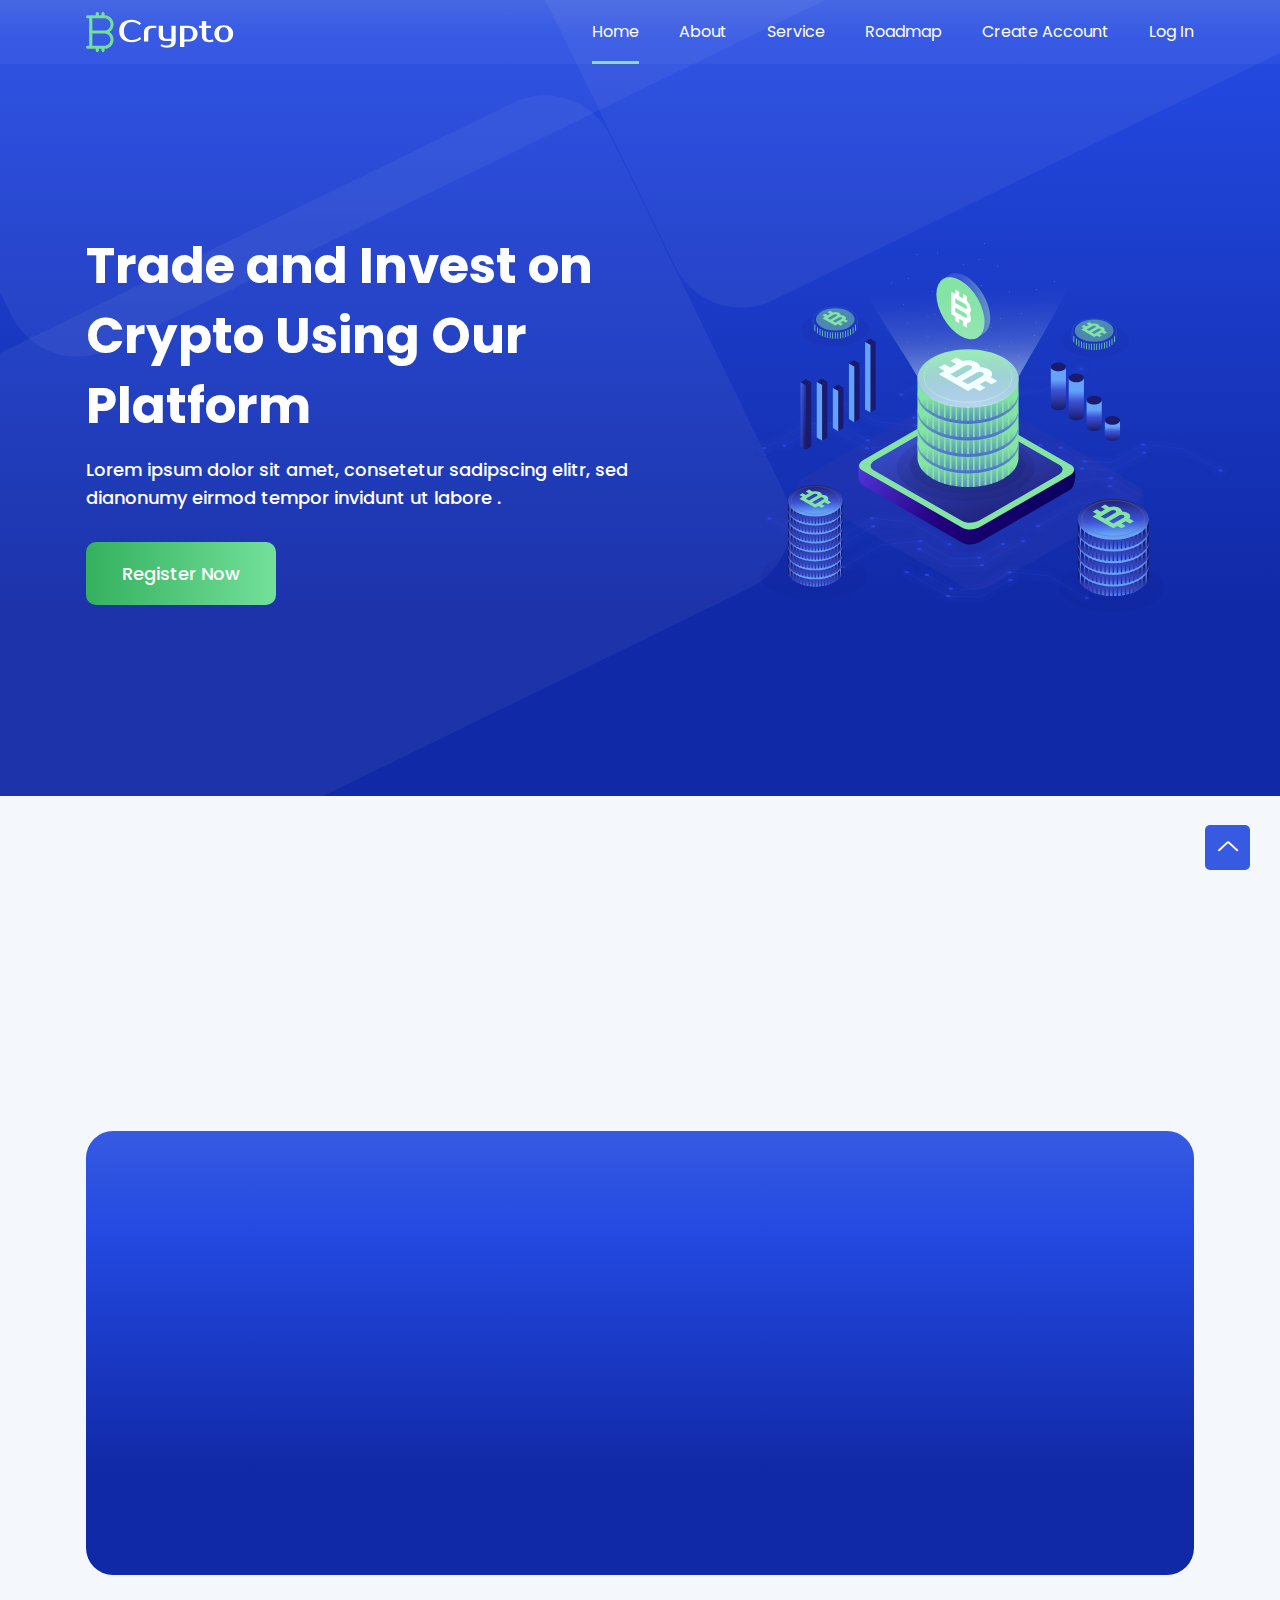
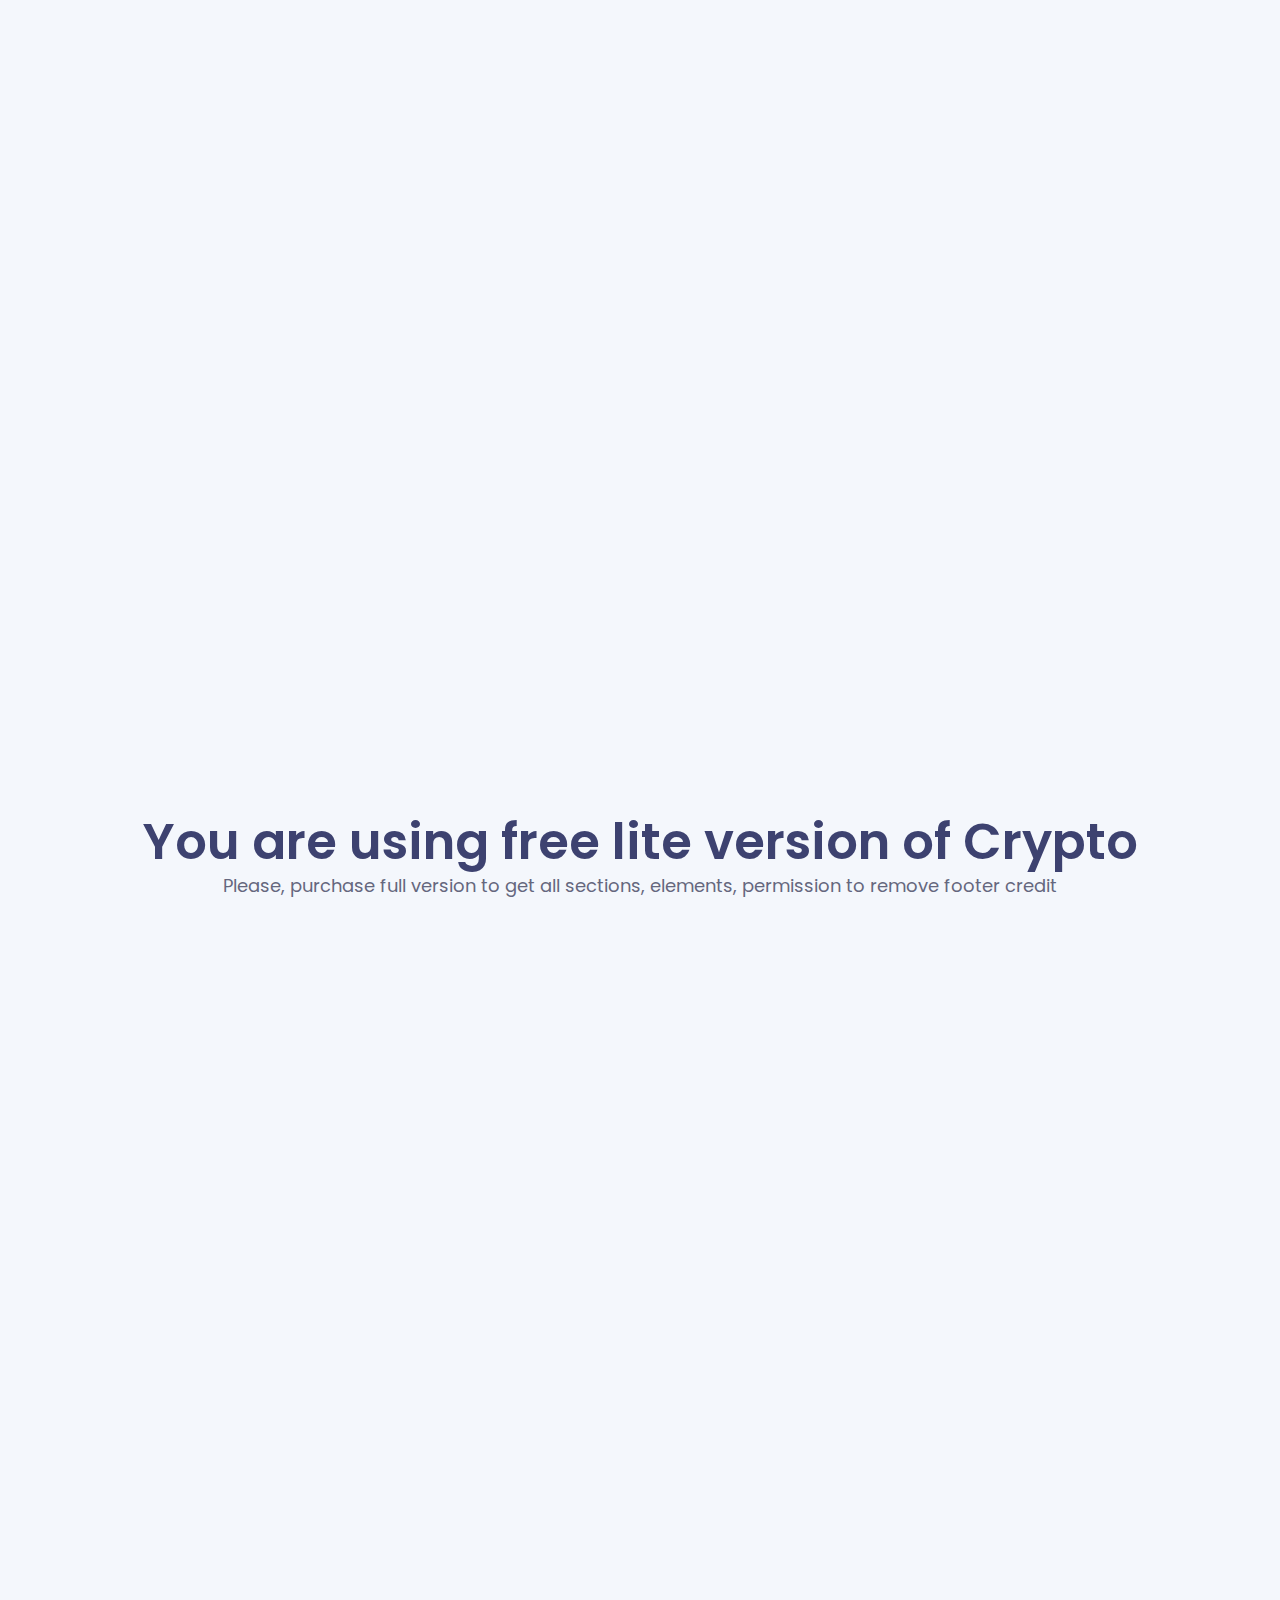
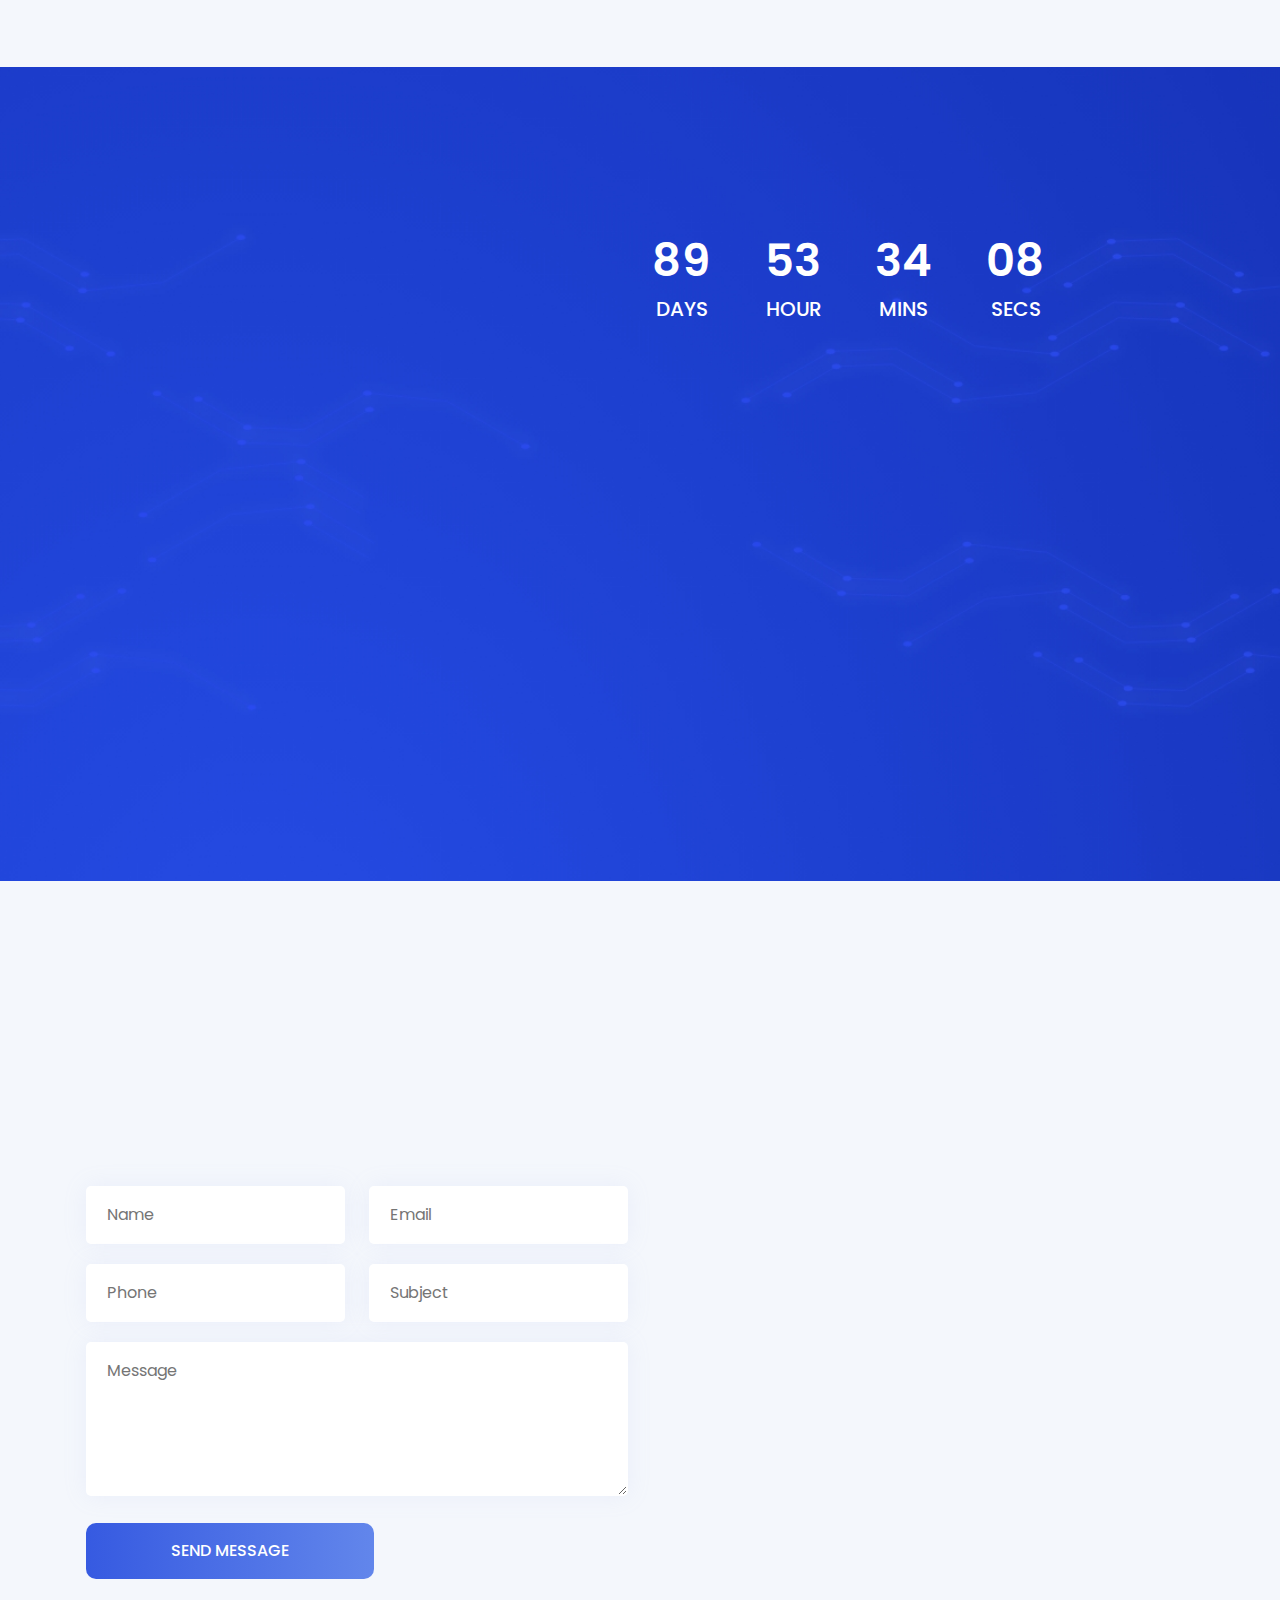
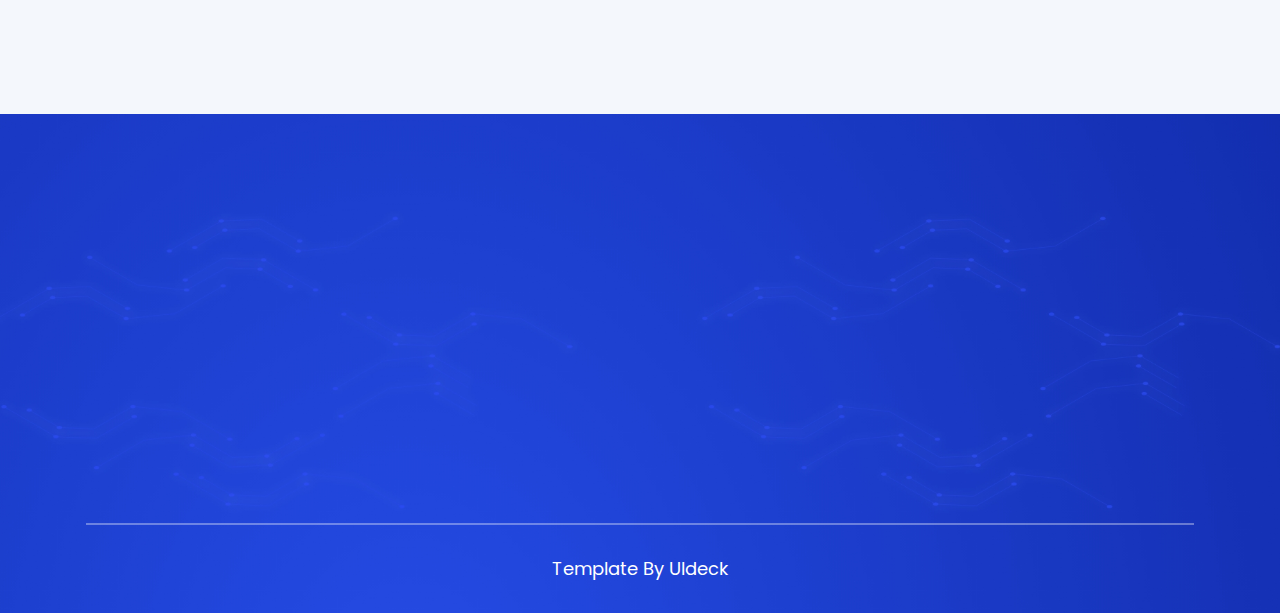
==== commit 9dc5d568: "fixed authentication" ====
--- a/index.html
+++ b/index.html
@@ -72,10 +72,10 @@
                                         <a class="page-scroll" href="#roadmap">Roadmap</a>
                                     </li>
                                     <li class="nav-item">
-                                        <a class="page-scroll" href="#team">Team</a>
-                                    </li>
-                                    <li class="nav-item">
-                                        <a class="page-scroll" href="#contact">Contact</a>
+                                        <a class="page-scroll" href="/signup.html">Create Account</a>
+                                    </li>
+                                    <li class="nav-item">
+                                        <a class="page-scroll" href="/signin.html">Log In</a>
                                     </li>
                                 </ul>
                             </div> <!-- navbar collapse -->
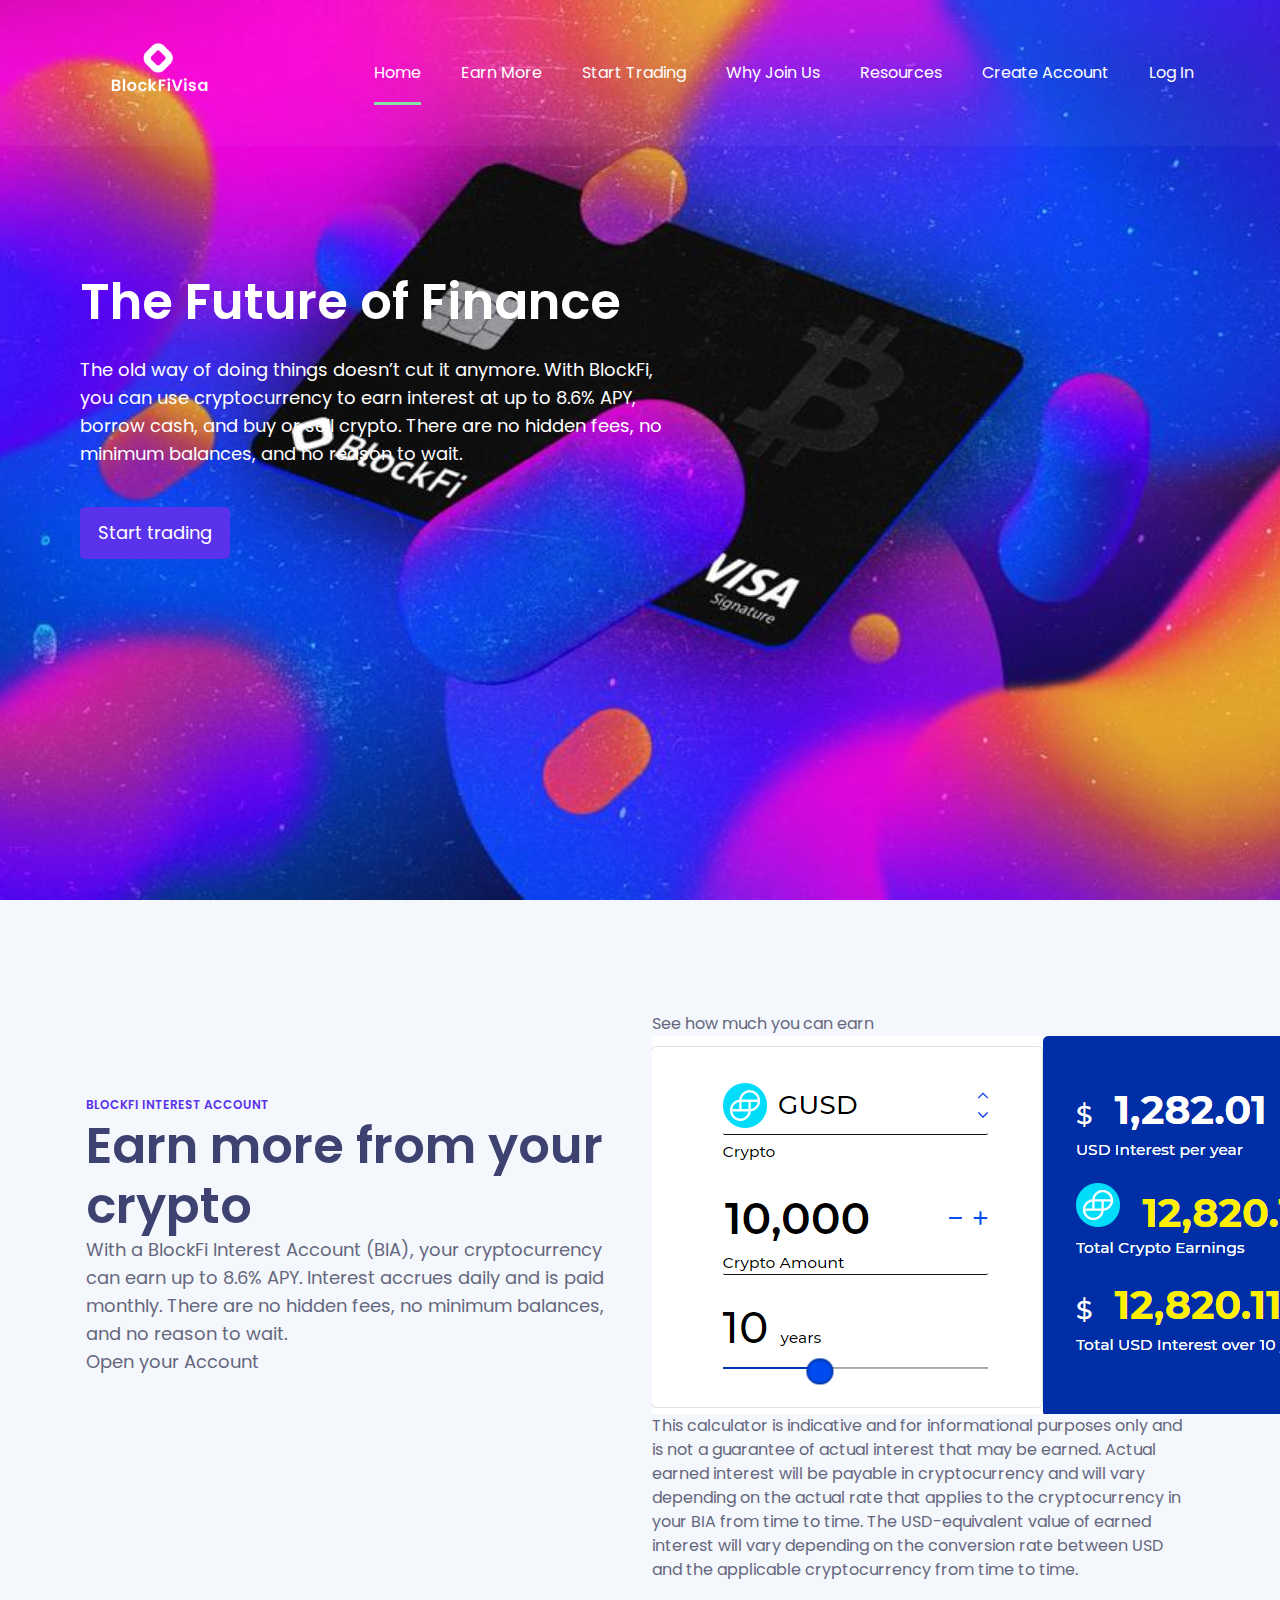
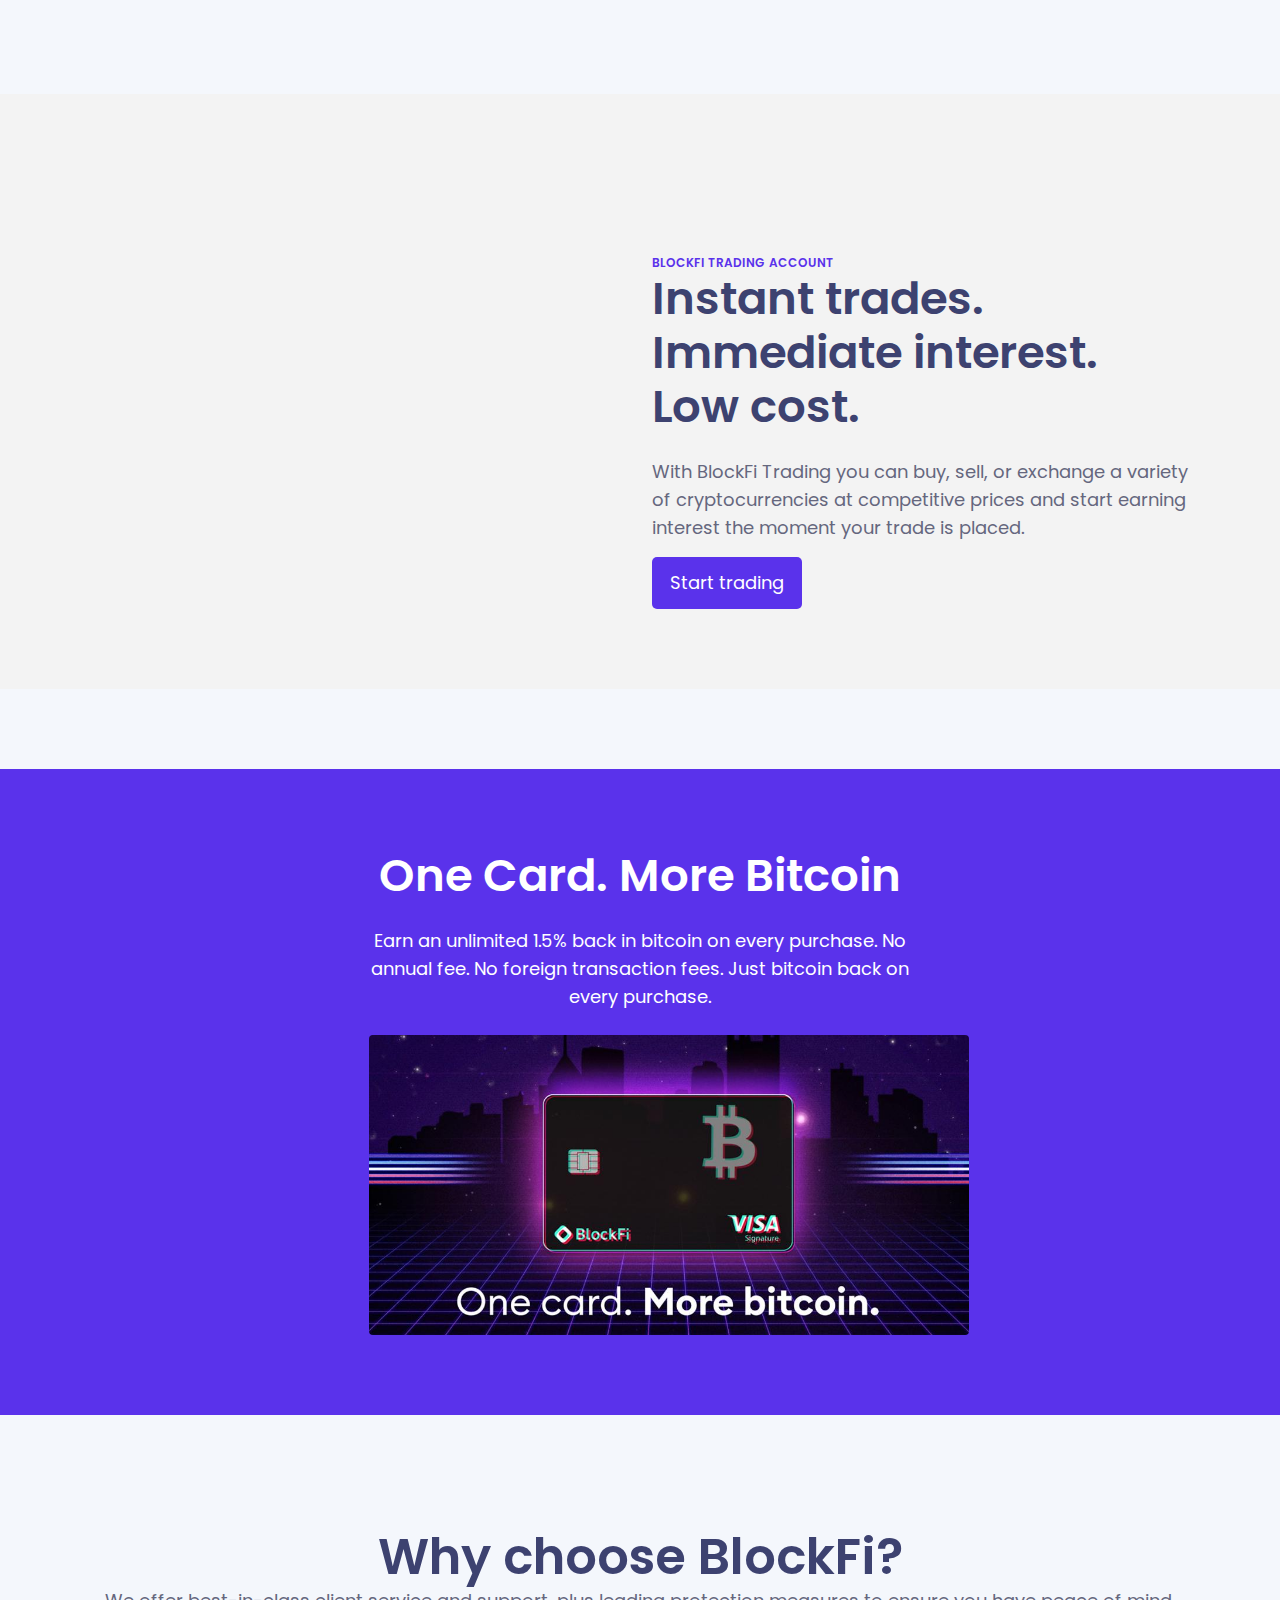
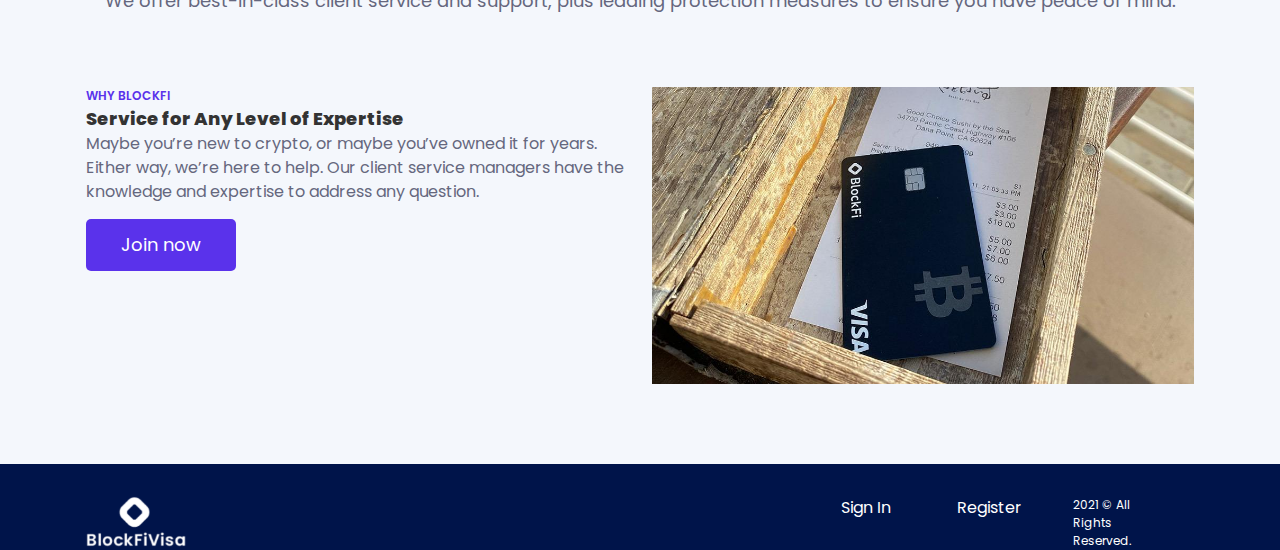
==== commit a52302a2: "testy" ====
--- a/index.html
+++ b/index.html
@@ -15,39 +15,16 @@
         <link rel="stylesheet" href="assets/css/LineIcons.2.0.css">
 		<link rel="stylesheet" href="assets/css/animate.css">
 		<link rel="stylesheet" href="assets/css/main.css">
+        <link rel="stylesheet" href="/new-index.css">
     </head>
     <body>
-        <!--[if lte IE 9]>
-            <p class="browserupgrade">You are using an <strong>outdated</strong> browser. Please <a href="https://browsehappy.com/">upgrade your browser</a> to improve your experience and security.</p>
-        <![endif]-->
-
-        <!-- ========================= preloader start ========================= -->
-            <div class="preloader d-none">
-                <div class="loader">
-                    <div class="ytp-spinner">
-                        <div class="ytp-spinner-container">
-                            <div class="ytp-spinner-rotator">
-                                <div class="ytp-spinner-left">
-                                    <div class="ytp-spinner-circle"></div>
-                                </div>
-                                <div class="ytp-spinner-right">
-                                    <div class="ytp-spinner-circle"></div>
-                                </div>
-                            </div>
-                        </div>
-                    </div>
-                </div>
-            </div>
-        <!-- preloader end -->
-
-        <!-- ========================= header start ========================= -->
         <header class="header navbar-area">
             <div class="container">
                 <div class="row">
                     <div class="col-lg-12">
                         <nav class="navbar navbar-expand-lg">
                             <a class="navbar-brand" href="index.html">
-                                <img src="assets/img/logo.svg" alt="Logo">
+                                <img src="assets/img/white.png" alt="Logo">
                             </a>
                             <button class="navbar-toggler" type="button" data-toggle="collapse"
                                 data-target="#navbarSupportedContent" aria-controls="navbarSupportedContent"
@@ -63,13 +40,16 @@
                                         <a class="page-scroll active" href="#home">Home</a>
                                     </li>
                                     <li class="nav-item">
-                                        <a class="page-scroll" href="#about">About</a>
+                                        <a class="page-scroll" href="#start-trading">Earn More</a>
                                     </li>
                                     <li class="nav-item">
-                                        <a class="page-scroll" href="#service">Service</a>
+                                        <a class="page-scroll" href="#earn">Start Trading</a>
                                     </li>
                                     <li class="nav-item">
-                                        <a class="page-scroll" href="#roadmap">Roadmap</a>
+                                        <a class="page-scroll" href="#join">Why Join Us</a>
+                                    </li>
+                                    <li class="nav-item">
+                                        <a class="page-scroll" href="#resources">Resources</a>
                                     </li>
                                     <li class="nav-item">
                                         <a class="page-scroll" href="/signup.html">Create Account</a>
@@ -85,316 +65,128 @@
             </div> <!-- container -->
         
         </header>
-        <!-- ========================= header end ========================= -->
 
-        <!-- ========================= hero-section start ========================= -->
-        <section id="home" class="hero-section">
-            <div class="shapes">
-                <div class="shape shape-1"></div>
-                <div class="shape shape-2"></div>
-                <div class="shape shape-3"></div>
+
+        <div class="jumbo-first">
+            <div class="jumbo-content">
+               <div id="inner-content-first">
+                <h1 id="inner-content-h1">The Future of Finance</h1>
+                <br>
+                <p class="inner-p">The old way of doing things doesn’t cut it anymore. With BlockFi, you can use cryptocurrency to earn interest at up to 8.6% APY, borrow cash, and buy or sell crypto. There are no hidden fees, no minimum balances, and no reason to wait.</p>
+                <br>
+                <p class="but-blue text-center"><a class="butty" href="/signup.html">Start trading</a></p>
+               </div>
             </div>
+        </div>
+
+        <section id="start-trading">
+        <div class="container">
+            <div class="row">
+                <div class="col-md-6 texty">
+                    <span class="span-werey">BLOCKFI INTEREST ACCOUNT</span>
+                 <h1 id="heading-1">Earn more from your crypto</h1>
+                 <p class="body-p">With a BlockFi Interest Account (BIA), your cryptocurrency can earn up to 8.6% APY. Interest accrues daily and is paid monthly. There are no hidden fees, no minimum balances, and no reason to wait.</p>
+                 <p id="sign-up-button">Open your Account<a href=""></a></p>
+                </div>
+                <div class="col-md-6">
+                    <div>See how much you can earn</div>
+                 <img src="./assets/img/see-why.png" alt="">
+                 <span>This calculator is indicative and for informational purposes only and is not a guarantee of actual interest that may be earned. Actual earned interest will be payable in cryptocurrency and will vary depending on the actual rate that applies to the cryptocurrency in your BIA from time to time. The USD-equivalent value of earned interest will vary depending on the conversion rate between USD and the applicable cryptocurrency from time to time.</span>
+                </div>
+            </div>
+        </div>
+        </section>
+
+
+  <div id="earn">
+    <section id='giffy' style="background-color: #F3F3F3;">
+        <div class="container">
+            <div class="row">
+                <div class="col-md-6">
+                   <img src="./assets/img/giffy.gif" alt="">
+                </div>
+                <div class="col-md-6 texty">
+                    <div class="span-werey">BLOCKFI TRADING ACCOUNT</div>
+                    <h2>Instant trades.
+                       Immediate interest.
+                       Low cost.</h2>
+                       <br>
+                       <p>With BlockFi Trading you can buy, sell, or exchange a variety of cryptocurrencies at competitive prices and start earning interest the moment your trade is placed.</p>
+                       <p class="but-blue text-center"><a class="butty" href="/signin.html">Start trading</a></p>
+                </div>
+            </div>
+        </div>
+           
+       </section>
+
+  </div>
+        <div class="one-card" id="resources">
             <div class="container">
-                <div class="row align-items-center">
-                    <div class="col-xl-7 col-lg-7">
-                        <div class="hero-content-wrapper">
-                            <h1 class="text-white wow fadeInDown" data-wow-delay=".2s">Trade and Invest on Crypto Using Our Platform</h1>
-                            <p class="text-white wow fadeInLeft"  data-wow-delay=".4s">Lorem ipsum dolor sit amet, consetetur sadipscing elitr, sed dianonumy eirmod tempor invidunt ut labore .</p>
-                            <a href="#" class="theme-btn wow fadeInUp"  data-wow-delay=".6s">Register Now</a>
+                <div class="row">
+                    <div class="col-md-3"></div>
+                    <div class="col-md-6">
+                        <div>
+                            <h2 class="text-white text-center">One Card. More Bitcoin</h2>
+                            <br>
+                            <p class=" text-white text-center">Earn an unlimited 1.5% back in bitcoin on every purchase. No annual fee.
+                                No foreign transaction fees. Just bitcoin back on every purchase.</p>
+                                <br>
+                                <img class="rounded mx-auto d-block" src="./assets/img/one-card.jpeg" alt="" width='600px'>
                         </div>
                     </div>
-                    <div class="col-xl-5 col-lg-5">
-                        <div class="hero-img">
-                            <img src="assets/img/hero-img.svg" alt="" class="wow fadeInRight"  data-wow-delay=".5s">
+                    <div class="col-md-3"></div>
+                </div>
+            </div>
+        </div>
+
+        <section id="join">
+           <div class="container">
+            <h1 class="text-center">Why choose BlockFi?</h1>
+            <p class="text-center">We offer best-in-class client service and support, plus leading protection measures to ensure you have peace of mind.</p>
+            <br>
+            <br>
+            <br>
+            <div class="row">
+                <div class="col-md-6">
+                    <div class="first">
+                        <div class="blue-heading span-werey">
+                            WHY BLOCKFI
                         </div>
+                        <div class="service">
+                            Service for Any Level of Expertise
+                        </div>
+                        <div class="why-crypto">
+                            Maybe you’re new to crypto, or maybe you’ve owned it for years. Either way, we’re here to help. Our client service managers have the knowledge and expertise to address any question.
+                        </div>
+                        <p class="but-blue text-center"><a class="butty" href="/signup.html">Join now</a></p>
                     </div>
                 </div>
-            </div>
-        </section>
-        <!-- ========================= hero-section end ========================= -->
-
-        <!--========================= feature-section start========================= -->
-        <section id="feature" class="feature-section pt-150">
-            <div class="container">
-                <div class="row">
-                    <div class="col-xl-7 col-lg-8 mx-auto">
-                        <div class="section-title text-center mb-55">
-                            <h2 class="mb-20 wow fadeInUp" data-wow-delay=".2s">Our Specialities</h2>
-                            <p class="wow fadeInUp" data-wow-delay=".4s">Lorem ipsum dolor sit amet, consetetur sadipscing elitr, sed dianonumy eirmod tempor invidunt ut labore .</p>
-                        </div>
-                    </div>
-                </div>
-                <div class="features-wrapper">
-                    <div class="row justify-content-center">
-                        <div class="col-xl-4 col-lg-4 col-md-6">
-                            <div class="single-feature text-center mb-30 wow fadeInUp" data-wow-delay=".2s">
-                                <div class="feature-img mb-20">
-                                    <img src="assets/img/feature-1.svg" alt="">
-                                </div>
-                                <div class="feature-content">
-                                    <h5>Buy Your Crypto</h5>
-                                    <p>Lorem ipsum dolor sit amet, consetetur sadipscing elitr, sed dianonumy eirmod tempor invidunt ut labore .</p>
-                                </div>
-                            </div>
-                        </div>
-                        <div class="col-xl-4 col-lg-4 col-md-6">
-                            <div class="single-feature text-center mb-30 wow fadeInUp" data-wow-delay=".4s">
-                                <div class="feature-img mb-25">
-                                    <img src="assets/img/feature-2.svg" alt="">
-                                </div>
-                                <div class="feature-content">
-                                    <h5>Sell Instantly</h5>
-                                    <p>Lorem ipsum dolor sit amet, consetetur sadipscing elitr, sed dianonumy eirmod tempor invidunt ut labore .</p>
-                                </div>
-                            </div>
-                        </div>
-                        <div class="col-xl-4 col-lg-4 col-md-6">
-                            <div class="single-feature text-center mb-30 wow fadeInUp" data-wow-delay=".6s">
-                                <div class="feature-img mb-20">
-                                    <img src="assets/img/feature-3.svg" alt="">
-                                </div>
-                                <div class="feature-content">
-                                    <h5>Invest for Longterm</h5>
-                                    <p>Lorem ipsum dolor sit amet, consetetur sadipscing elitr, sed dianonumy eirmod tempor invidunt ut labore .</p>
-                                </div>
-                            </div>
-                        </div>
-                    </div>
+                <div class="col-md-6">
+                    <img  class="img-fluid" src="/assets/img/table-card.jpeg" alt="">
                 </div>
             </div>
+           </div>
         </section>
-        <!--========================= feature-section end========================= -->
 
-        <!-- ========================= about-section start ========================= -->
-        <section id="about" class="about-section pt-150 pb-20">
-            <div class="container">
-                <div class="row align-items-center">
-                    <div class="col-xl-6 col-lg-6">
-                        <div class="about-img mb-30">
-                            <img src="assets/img/about-img.svg" alt="image" class=" wow fadeInLeft" data-wow-delay=".4s">
+        <footer>
+            <div class="container-fluid" id="footy">
+                <div class="container">
+                    <div class="row justify-content-between">
+                        <div class="col-4">
+                          <img src="/assets/img/white-footy.png" alt="" class="img-fluid float-start" width="100px">
                         </div>
-                    </div>
-                    <div class="col-xl-6 col-lg-6">
-                        <div class="about-content mb-30">
-                            <div class="section-title mb-40">
-                                <h2 class="wow fadeInUp" data-wow-delay=".2s">About Us</h2>
-                            </div>
-                            <p class="mb-15 wow fadeInUp" data-wow-delay=".4s">Lorem ipsum dolor sit amet, consetetur sadipscing elitr, sed dianonumy eirmod tempor invidunt ut labore. Lorem ipsum dolor sit amet, consetetur sadipscing elitr, sed dianonumy eirmod tempor invidunt ut labore. Lorem ipsum dolor sit amet, consetetur sadipscing elitr, sed dianonumy eirmod tempor invidunt ut labore.</p>
-                            <p class="mb-35 wow fadeInUp" data-wow-delay=".6s">Lorem ipsum dolor sit amet, consetetur sadipscing elitr, sed dianonumy eirmod tempor invidunt ut labore. Lorem ipsum dolor sit amet, consetetur sadipscing elitr, sed dianonumy eirmod tempor invidunt ut labore.</p>
-                            <a href="#" class="theme-btn theme-btn-2 wow fadeInRight" data-wow-delay=".8s">Learn More</a>
+                        <div class="col-4">
+                            <span class="footy-c">
+                                <div class="row">
+                                    <div class="col-md-4"><a href="/signin.html" class="text-white">Sign In</a></div>
+                                    <div class="col-md-4"><a href="/signup.html" class="text-white">Register</a></div>
+                                    <div class="col-md-4" id="c">2021 © All Rights Reserved.</div>
+                                </div>
+                            </span>
                         </div>
-                    </div>
-                </div>
-            </div>
-        </section>
-        <!-- ========================= about-section end ========================= -->
-
-        <!-- ========================= service-section start ========================= -->
-        <section id="service" class="service-section pt-150 pb-120">
-            <div class="container text-center">
-            <h1>You are using free lite version of Crypto</h1>
-            <p>Please, purchase full version to get all sections, elements, permission to remove footer credit</p></br>
-            <a href="https://rebrand.ly/ud-crypto" rel="nofollow" target="_blank" class="theme-btn wow fadeInUp" data-wow-delay=".6s">Purchase Now</a>
-            </div>
-        </section>
-        <!-- ========================= service-section end ========================= -->
-
-        <!-- ========================= roadmap-section start ========================= -->
-        <section id="roadmap" class="roadmap-section pt-100 pb-70 img-bg">
-
-        </section>
-        <!-- ========================= roadmap-section end ========================= -->
-
-        <!-- ========================= grows-section start ========================= -->
-        <section class="grows-section pt-150">
-
-        </section>
-        <!-- ========================= grows-section end ========================= -->
-
-        <!-- ========================= team-section start ========================= -->
-        <section id="team" class="team-section pt-120 pb-120">
-
-        </section>
-        <!-- ========================= team-section end ========================= -->
-
-        <!-- ========================= countdown-section start ========================= -->
-        <section class="countdown-section pt-70 pb-70 img-bg" style="background-image: url(assets/img/common-bg.jpg)">
-            <div class="container">
-                <div class="row align-items-center">
-                    <div class="col-xl-6 col-lg-6">
-                        <div class="countdown-img">
-                            <img src="assets/img/countdown-img.svg" alt="" class=" wow fadeInLeft" data-wow-delay=".4s">
-                        </div>
-                    </div>
-                    <div class="col-xl-6 col-lg-6">
-                        <div class="countdown-content-wrapper">
-                            <div class="countdown">
-                                <ul id="countdown-example">
-                                    <li><span class="days">89</span>
-                                        <p class="days_text">DAYS</p>
-                                    </li>
-                                    <li><span class="hours">53</span>
-                                        <p class="hours_text">HOUR</p>
-                                    </li>
-                                    <li><span class="minutes">34</span>
-                                        <p class="minutes_text">MINS</p>
-                                    </li>
-                                    <li><span class="seconds">08</span>
-                                        <p class="seconds_text">SECS</p>
-                                    </li>
-                                </ul>
-                            </div>
-                            <div class="countdown-content">
-                                <h2 class="text-white mb-35  wow fadeInUp" data-wow-delay=".2s">Smart and Secure Way
-                                to Invest in Crypto</h2>
-                                <p class="text-white mb-30 wow fadeInUp" data-wow-delay=".4s">Lorem ipsum dolor sit amet, consetetur sadipscing elitr, sed dianonumy eirmod tempor invidunt. Lorem ipsum dolor sit amet, consetetur sadipscing elitr, sed dianonumy eirmod tempor invidunt ut labore.</p>
-                                <a href="#" class="theme-btn wow fadeInUp" data-wow-delay=".6s">Buy Token Now</a>
-                            </div>
-                        </div>
-                    </div>
-                </div>
-            </div>
-        </section>
-        <!-- ========================= countdown-section end ========================= -->
-
-        <!-- ========================= contact-section start ========================= -->
-        <section id="contact" class="contact-section pt-120 pb-105">
-            <div class="container">
-                <div class="row align-items-end">
-                    <div class="col-xl-6 col-lg-7">
-                        <div class="contact-wrapper mb-30">
-                            <h2 class="mb-20 wow fadeInDown" data-wow-delay=".2s">Cotact With Us</h2>
-                            <p class="mb-55 wow fadeInUp" data-wow-delay=".4s">Lorem ipsum dolor sit amet, consetetur sadipscing elitr, sed dianonumy eirmod tempor invidunt.</p>
-                            <form action="assets/mail.php" method="POST" id="contact-form" class="contact-form">
-                                <div class="row">
-                                    <div class="col-lg-6 col-md-6">
-                                        <input type="text" id="name" name="name" placeholder="Name">
-                                    </div>
-                                    <div class="col-lg-6 col-md-6">
-                                        <input type="email" id="email" name="email" placeholder="Email">
-                                    </div>
-                                    <div class="col-lg-6 col-md-6">
-                                        <input type="text" id="phone" name="phone" placeholder="Phone">
-                                    </div>
-                                    <div class="col-lg-6 col-md-6">
-                                        <input type="text" id="subject" name="subject" placeholder="Subject">
-                                    </div>
-                                    <div class="col-lg-12">
-                                        <textarea name="message" id="message" rows="5" placeholder="Message"></textarea>
-                                    </div>
-                                </div>                                
-                                <button type="submit" class="theme-btn theme-btn-2">SEND MESSAGE</button>
-                            </form>
-                        </div>
-                    </div>
-                    <div class="col-xl-6 col-lg-5">
-                        <div class="contact-map mb-30">
-                            <div class="map-canvas">
-                                <iframe class="map" id="gmap_canvas"
-                                    src="https://maps.google.com/maps?q=Mission%20District%2C%20San%20Francisco%2C%20CA%2C%20USA&amp;t=&amp;z=13&amp;ie=UTF8&amp;iwloc=&amp;output=embed"
-                                    frameborder="0" scrolling="no" marginheight="0" marginwidth="0"></iframe>
-                            </div>
-                        </div>
-                    </div>
-                </div>
-            </div>
-        </section>
-        <!-- ========================= contact-section end ========================= -->
-
-        <!-- ========================= footer start ========================= -->
-        <footer class="footer pt-100 img-bg" style="background-image: url(assets/img/common-bg.jpg)">
-            <div class="container">
-                <div class="row">
-                    <div class="col-xl-4 col-lg-4 col-md-6">
-                        <div class="footer-widget mb-60 wow fadeInLeft" data-wow-delay=".2s">
-                            <a href="index.html" class="logo mb-40"><img src="assets/img/logo.svg" alt=""></a>
-                            <p class="mb-30">Lorem ipsum dolor sit amet, consetetur sadipscing elitr, sed dianonumy eirmod tempor invidunt ut labore.</p>
-                            <div class="footer-social-links">
-                                <ul>
-                                    <li><a href="#"><i class="lni lni-facebook-filled"></i></a></li>
-                                    <li><a href="#"><i class="lni lni-twitter-filled"></i></a></li>
-                                    <li><a href="#"><i class="lni lni-linkedin-original"></i></a></li>
-                                    <li><a href="#"><i class="lni lni-instagram-original"></i></a></li>
-                                </ul>
-                            </div>
-                        </div>
-                    </div>
-                    <div class="col-xl-2 col-lg-2 col-md-6">
-                        <div class="footer-widget mb-60 wow fadeInUp" data-wow-delay=".4s">
-                            <h4>Company</h4>
-                            <ul class="footer-links">
-                                <li>
-                                    <a href="javascript:void(0)">Home</a>
-                                </li>
-                                <li>
-                                    <a href="javascript:void(0)">About</a>
-                                </li>
-                                <li>
-                                    <a href="javascript:void(0)">Service</a>
-                                </li>
-                                <li>
-                                    <a href="javascript:void(0)">Team</a>
-                                </li>
-                                <li>
-                                    <a href="javascript:void(0)">Contact</a>
-                                </li>
-                            </ul>
-                        </div>
-                    </div>
-                    <div class="col-xl-3 col-lg-3 col-md-6">
-                        <div class="footer-widget mb-60 wow fadeInUp" data-wow-delay=".6s">
-                            <h4>Resource</h4>
-                            <ul class="footer-links">
-                                <li>
-                                    <a href="javascript:void(0)">Documentation</a>
-                                </li>
-                                <li>
-                                    <a href="javascript:void(0)">IOS & Android Apps</a>
-                                </li>
-                                <li>
-                                    <a href="javascript:void(0)">Privacy Policy</a>
-                                </li>
-                                <li>
-                                    <a href="javascript:void(0)">Support Forum</a>
-                                </li>
-                                <li>
-                                    <a href="javascript:void(0)">Terms Conditions</a>
-                                </li>
-                            </ul>
-                        </div>
-                    </div>
-                    <div class="col-xl-3 col-lg-3 col-md-6">
-                        <div class="footer-widget mb-60 wow fadeInRight" data-wow-delay=".8s">
-                            <h4>Resource</h4>
-                            <ul>
-                                <li class="mb-30">
-                                    <p>Company No: C5B345 <br>
-                                        CSINE GROUP LTD.</p>
-                                </li>
-                                <li>
-                                    <p>Address: M-321 Volunt Ave, <br> Staten Islandm, NY 201526</p>
-                                </li>
-                            </ul>
-                        </div>
-                    </div>
-                </div>
-                <div class="copyright-area">
-                    <p class="mb-0 text-white text-center">Template By <a href="https://uideck.com" rel="nofollow" target="_blank">UIdeck</a></p>
+                      </div>
                 </div>
             </div>
         </footer>
-        <!-- ========================= footer end ========================= -->
-
-
-        <!-- ========================= scroll-top ========================= -->
-        <a href="#" class="scroll-top">
-            <i class="lni lni-chevron-up"></i>
-        </a>
-        
-		<!-- ========================= JS here ========================= -->
-		<script src="assets/js/bootstrap.bundle-5.0.0.alpha-1-min.js"></script>
-        <script src="assets/js/contact-form.js"></script>
-        <script src="assets/js/wow.min.js"></script>
-		<script src="assets/js/main.js"></script>
     </body>
-</html>
+    </html>--- a/assets/css/main.css
+++ b/assets/css/main.css
@@ -1919,3 +1919,8 @@
 .footer .copyright-area p a:hover {
   color: #84E4A4;
 }
+
+
+#signup{
+  margin-top: 200px;
+}--- a/new-index.css
+++ b/new-index.css
@@ -0,0 +1,92 @@
+.jumbo-first{
+    /* background-color: #002EA7 ; */
+    background: url('./assets/img/jumbo.jpeg');
+    background-position: center;
+    background-attachment: fixed;
+    background-size: cover;
+    background-repeat: no-repeat;
+    height: 100vh;
+    display: flex;
+    padding: 0 5em;
+}
+
+.span-werey{
+    font-size: 12px;
+    color: #5A32EB;
+    font-weight: 600;
+}
+
+.texty{
+    margin-top: 5em;
+}
+
+section{
+    /* padding: 2 2em 2 2em; */
+    margin: 7em 0 5em 0;
+}
+
+.but-blue{
+    background-color: #5A32EB;
+    width: 150px;
+    padding: 12px;
+    margin-top: 15px;
+    border-radius: 5px;
+}
+
+a.butty{
+    color: #fff;
+}
+
+#giffy{
+    padding: 5em 0 5em 0;
+}
+
+
+#inner-content-first{
+    position: absolute;
+    top: 17em;
+    width: 600px;
+}
+#inner-content-h1{
+    color: #fff !important;
+}
+
+#inner-content > p{
+    color: #fff;
+    font-size: 16px;
+}
+
+.inner-p{
+    color: #fff;
+}
+
+.one-card{
+    background-color: #5A32EB;
+    padding: 5em 0;
+    color: #fff !important;
+}
+
+.service{
+    color: #333;
+    font-size: 18px;
+    font-weight: 800;
+}
+
+.why-crypto{
+    font-size: 16px ;
+}
+
+
+#footy{
+    background-color: #00144A;
+    padding-top: 2em;
+}
+
+span.footy-c{
+    color: #fff;
+}
+
+
+#c{
+    font-size: 12px;
+}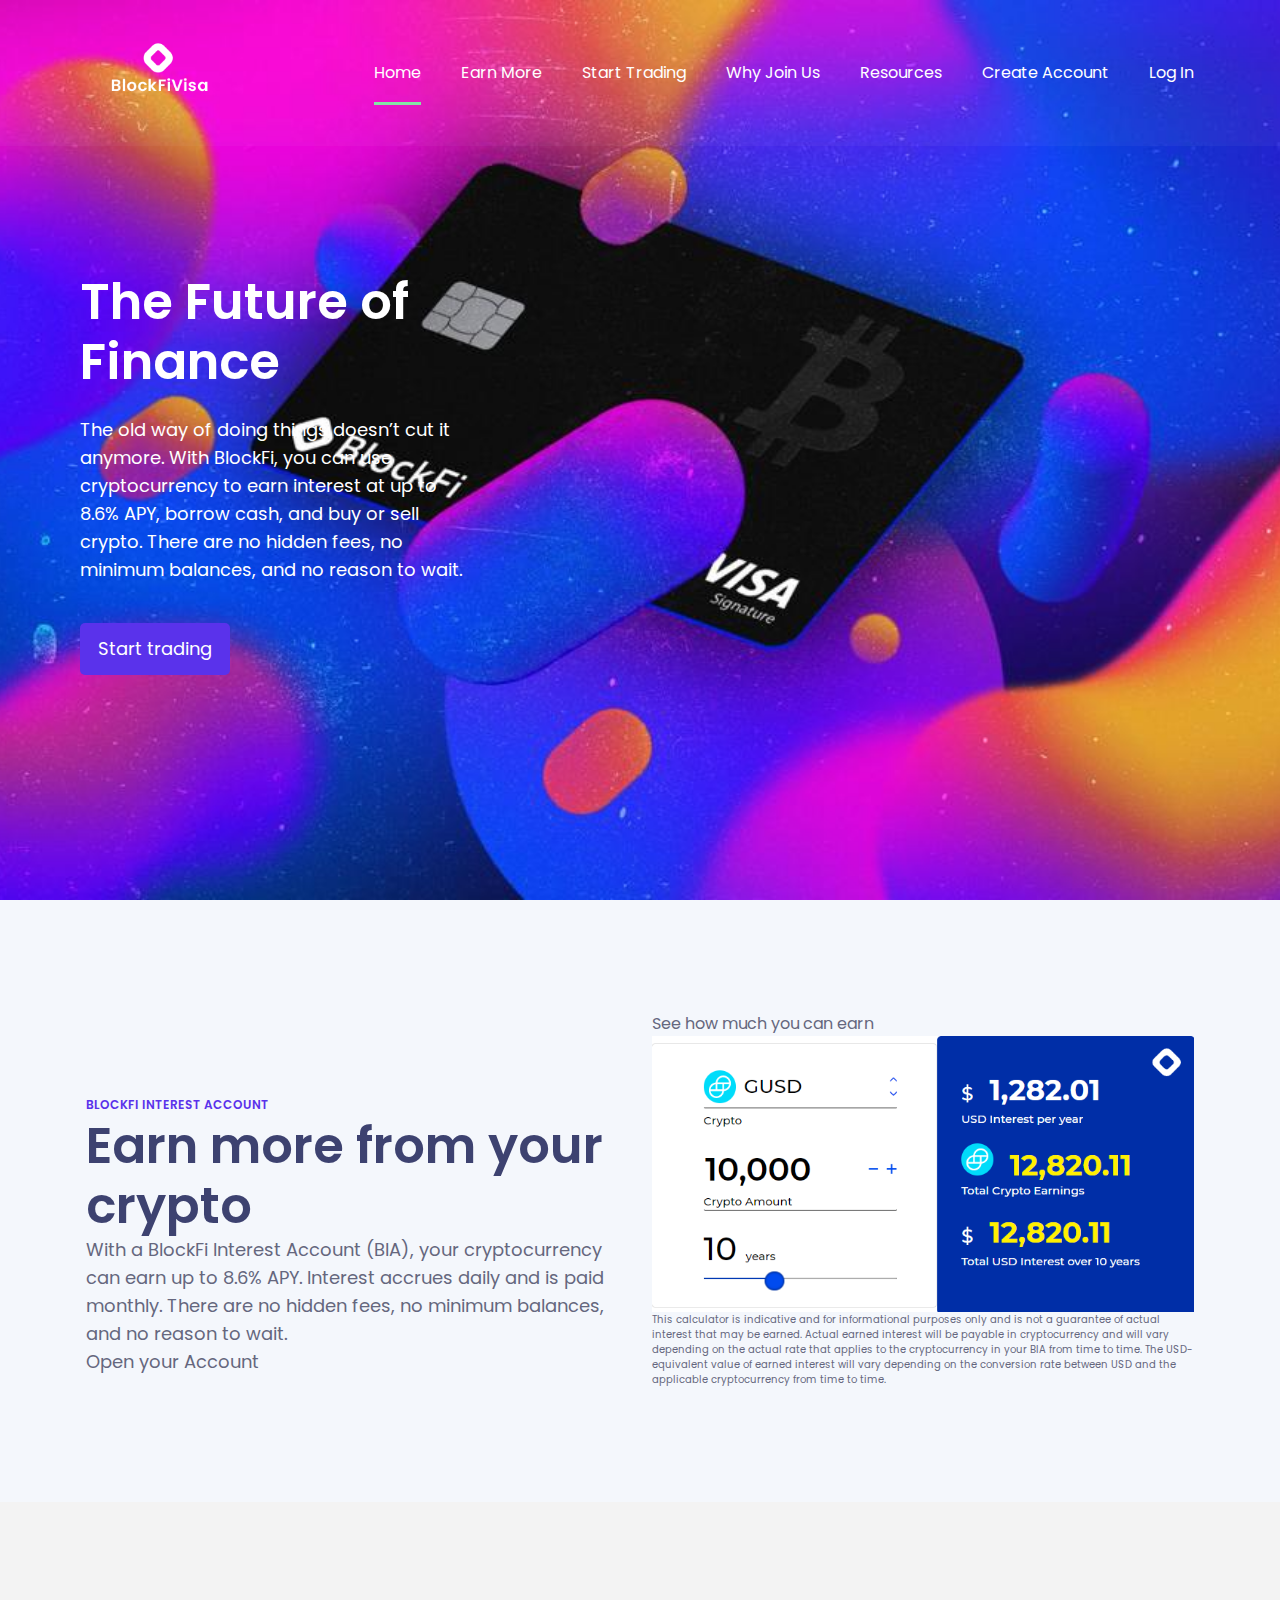
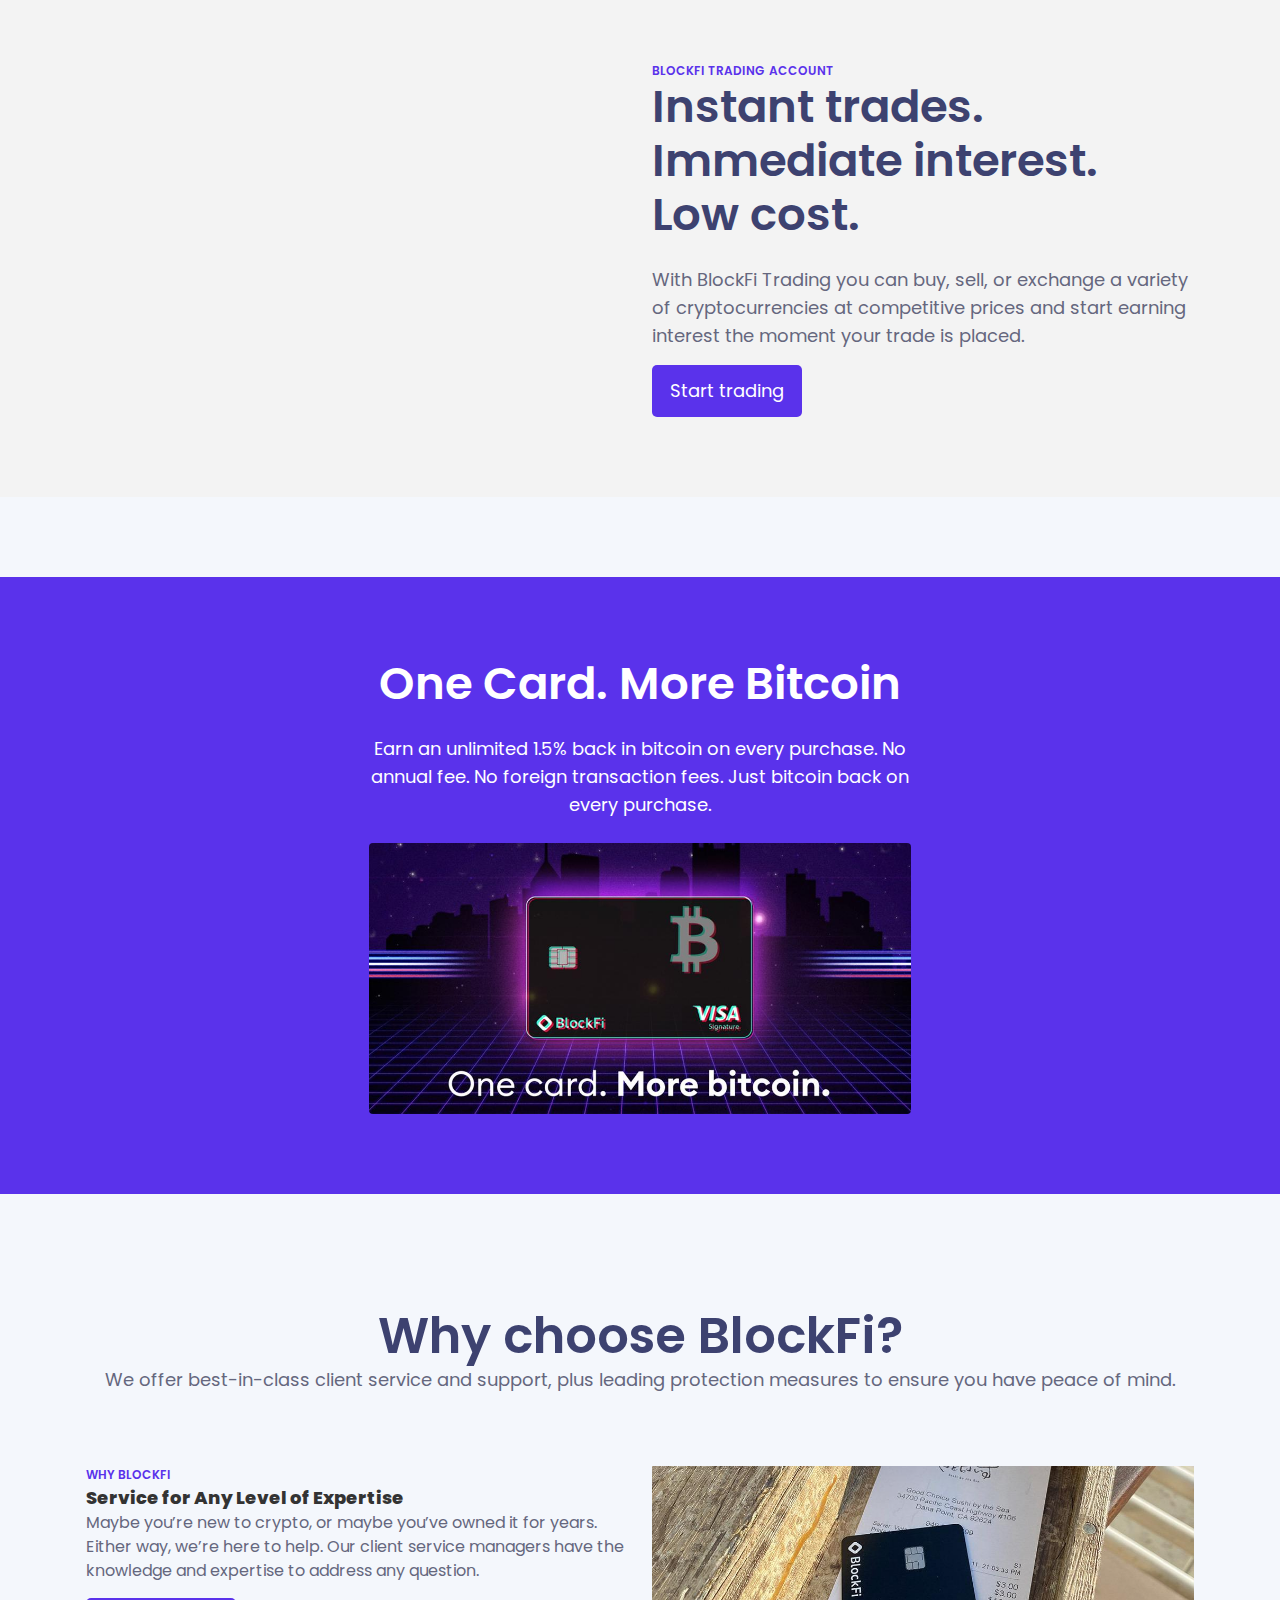
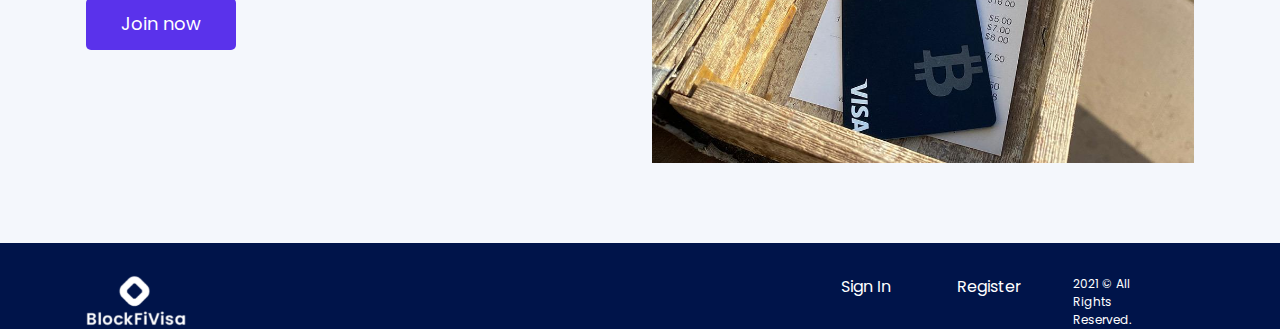
==== commit 0fb8dd3f: "new update" ====
--- a/index.html
+++ b/index.html
@@ -68,14 +68,16 @@
 
 
         <div class="jumbo-first">
-            <div class="jumbo-content">
-               <div id="inner-content-first">
-                <h1 id="inner-content-h1">The Future of Finance</h1>
-                <br>
-                <p class="inner-p">The old way of doing things doesn’t cut it anymore. With BlockFi, you can use cryptocurrency to earn interest at up to 8.6% APY, borrow cash, and buy or sell crypto. There are no hidden fees, no minimum balances, and no reason to wait.</p>
-                <br>
-                <p class="but-blue text-center"><a class="butty" href="/signup.html">Start trading</a></p>
-               </div>
+            <div class="">
+                <div class="jumbo-content">
+                    <div id="inner-content-first">
+                     <h1 id="inner-content-h1">The Future of Finance</h1>
+                     <br>
+                     <p class="inner-p">The old way of doing things doesn’t cut it anymore. With BlockFi, you can use cryptocurrency to earn interest at up to 8.6% APY, borrow cash, and buy or sell crypto. There are no hidden fees, no minimum balances, and no reason to wait.</p>
+                     <br>
+                     <p class="but-blue text-center"><a class="butty" href="/signup.html">Start trading</a></p>
+                    </div>
+                 </div>
             </div>
         </div>
 
@@ -90,8 +92,8 @@
                 </div>
                 <div class="col-md-6">
                     <div>See how much you can earn</div>
-                 <img src="./assets/img/see-why.png" alt="">
-                 <span>This calculator is indicative and for informational purposes only and is not a guarantee of actual interest that may be earned. Actual earned interest will be payable in cryptocurrency and will vary depending on the actual rate that applies to the cryptocurrency in your BIA from time to time. The USD-equivalent value of earned interest will vary depending on the conversion rate between USD and the applicable cryptocurrency from time to time.</span>
+                 <img class="img-fluid" src="./assets/img/see-why.png" alt="">
+                 <span style="font-size: 10px;">This calculator is indicative and for informational purposes only and is not a guarantee of actual interest that may be earned. Actual earned interest will be payable in cryptocurrency and will vary depending on the actual rate that applies to the cryptocurrency in your BIA from time to time. The USD-equivalent value of earned interest will vary depending on the conversion rate between USD and the applicable cryptocurrency from time to time.</span>
                 </div>
             </div>
         </div>
@@ -103,7 +105,7 @@
         <div class="container">
             <div class="row">
                 <div class="col-md-6">
-                   <img src="./assets/img/giffy.gif" alt="">
+                   <img class="img-fluid" src="./assets/img/giffy.gif" alt="">
                 </div>
                 <div class="col-md-6 texty">
                     <div class="span-werey">BLOCKFI TRADING ACCOUNT</div>
@@ -131,7 +133,7 @@
                             <p class=" text-white text-center">Earn an unlimited 1.5% back in bitcoin on every purchase. No annual fee.
                                 No foreign transaction fees. Just bitcoin back on every purchase.</p>
                                 <br>
-                                <img class="rounded mx-auto d-block" src="./assets/img/one-card.jpeg" alt="" width='600px'>
+                                <img class="rounded img-fluid mx-auto d-block" src="./assets/img/one-card.jpeg" alt="" width='600px'>
                         </div>
                     </div>
                     <div class="col-md-3"></div>
--- a/new-index.css
+++ b/new-index.css
@@ -45,7 +45,7 @@
 #inner-content-first{
     position: absolute;
     top: 17em;
-    width: 600px;
+    /* width: 600px; */
 }
 #inner-content-h1{
     color: #fff !important;
@@ -89,4 +89,11 @@
 
 #c{
     font-size: 12px;
-}+}
+
+
+@media screen and (min-width: 480px) {
+    #inner-content-first {
+     width: 400px;
+    }
+  }